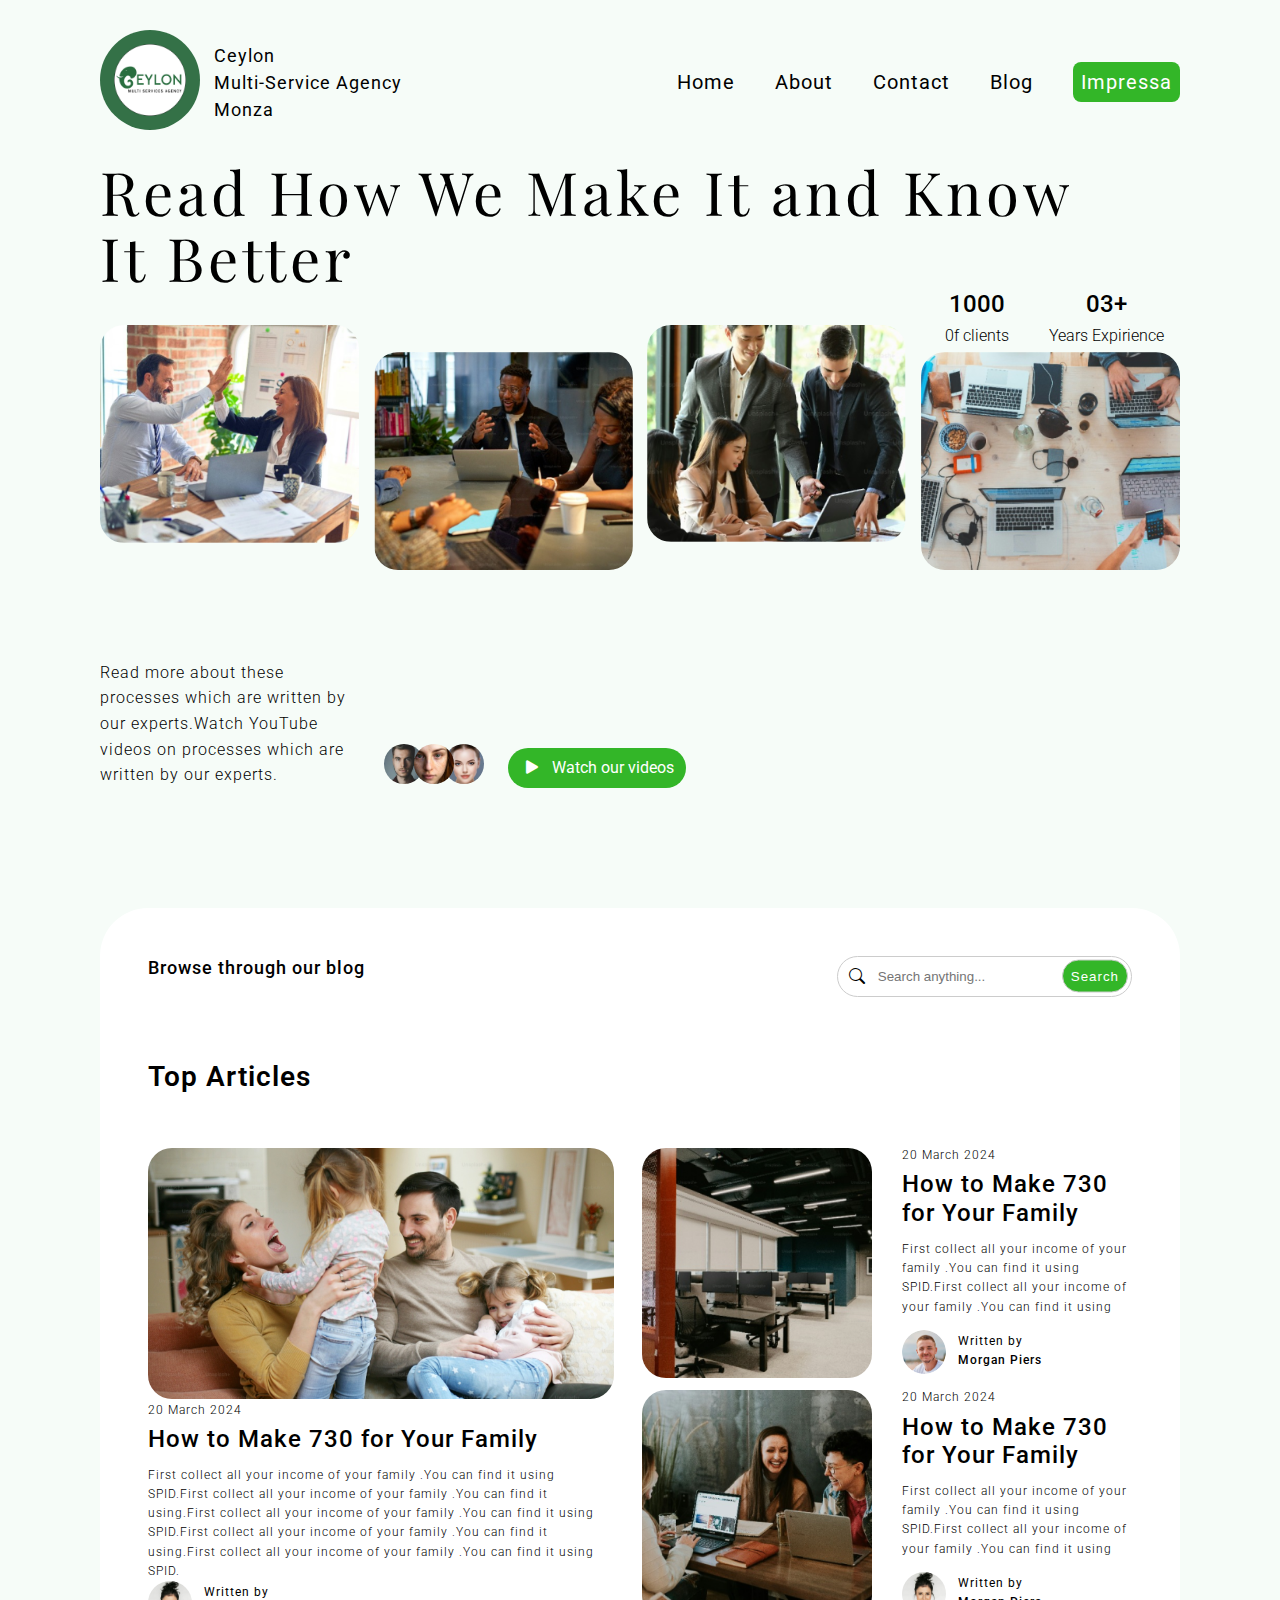
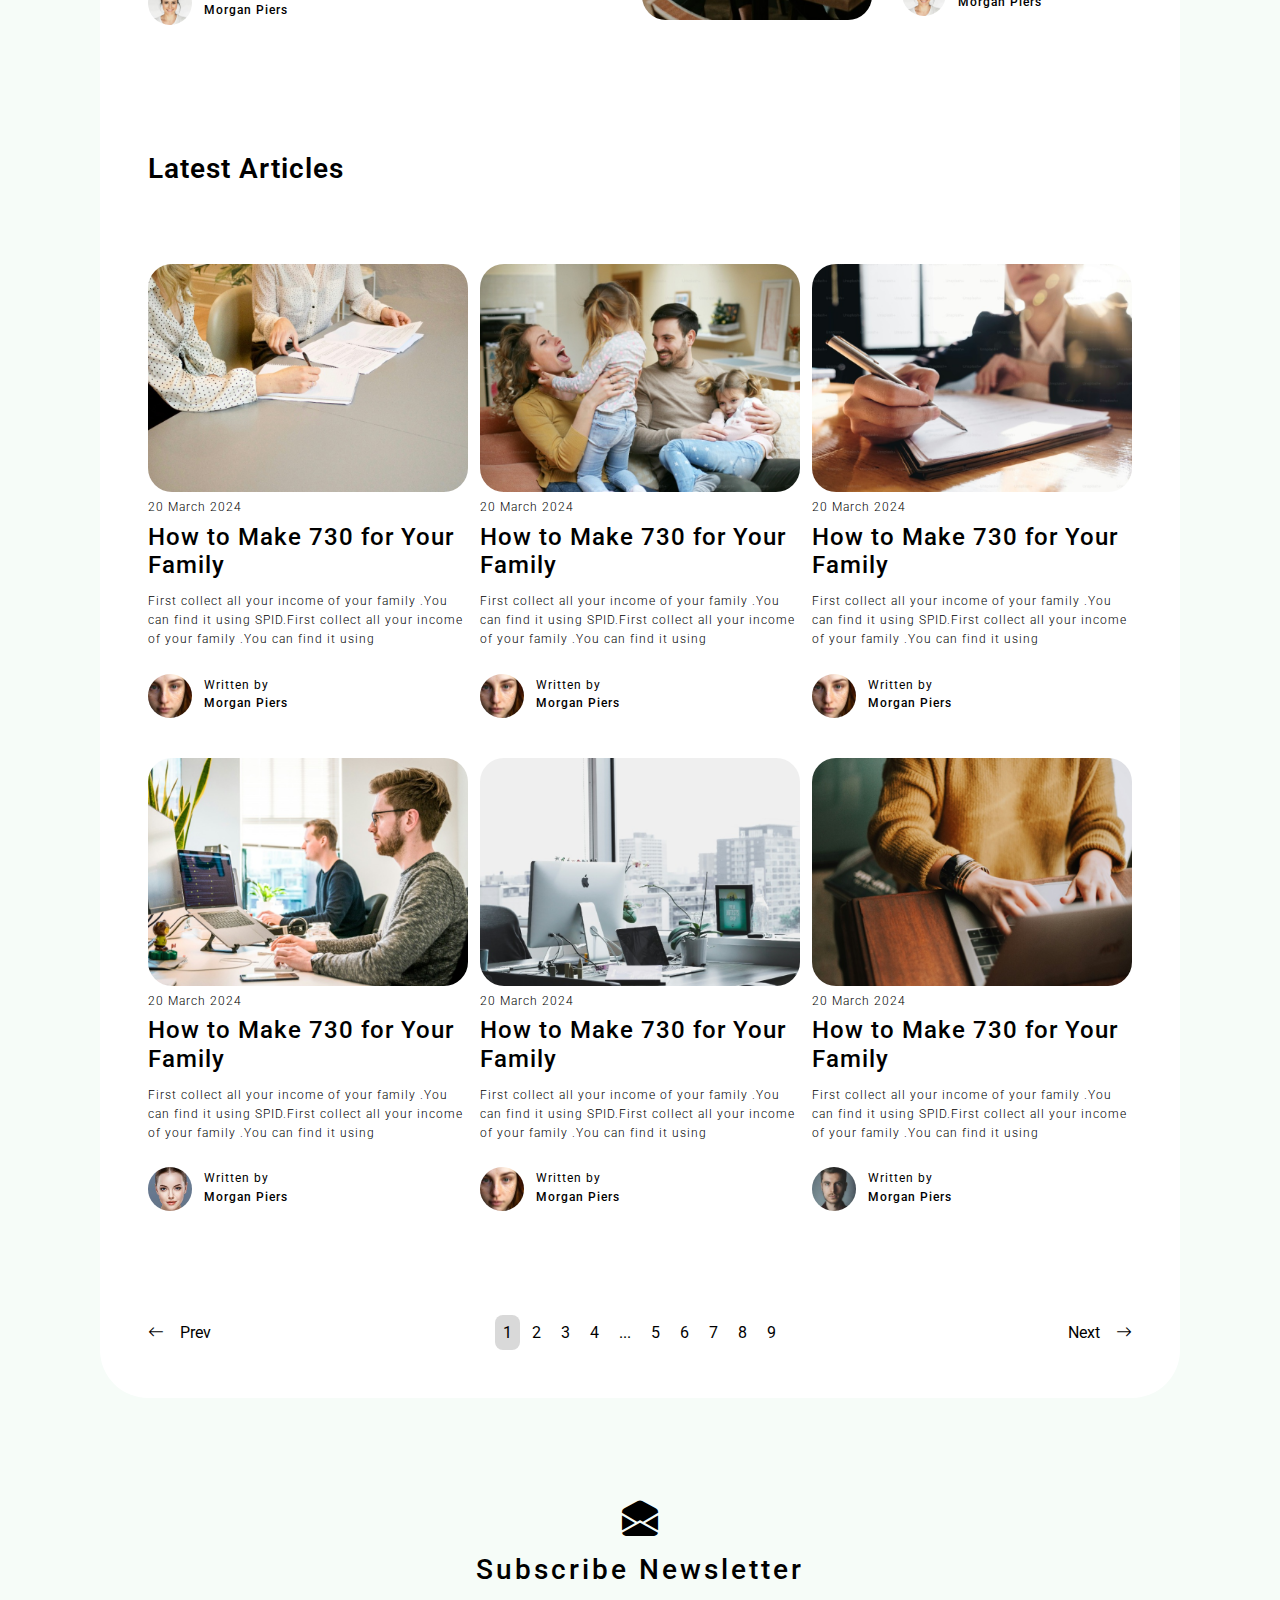
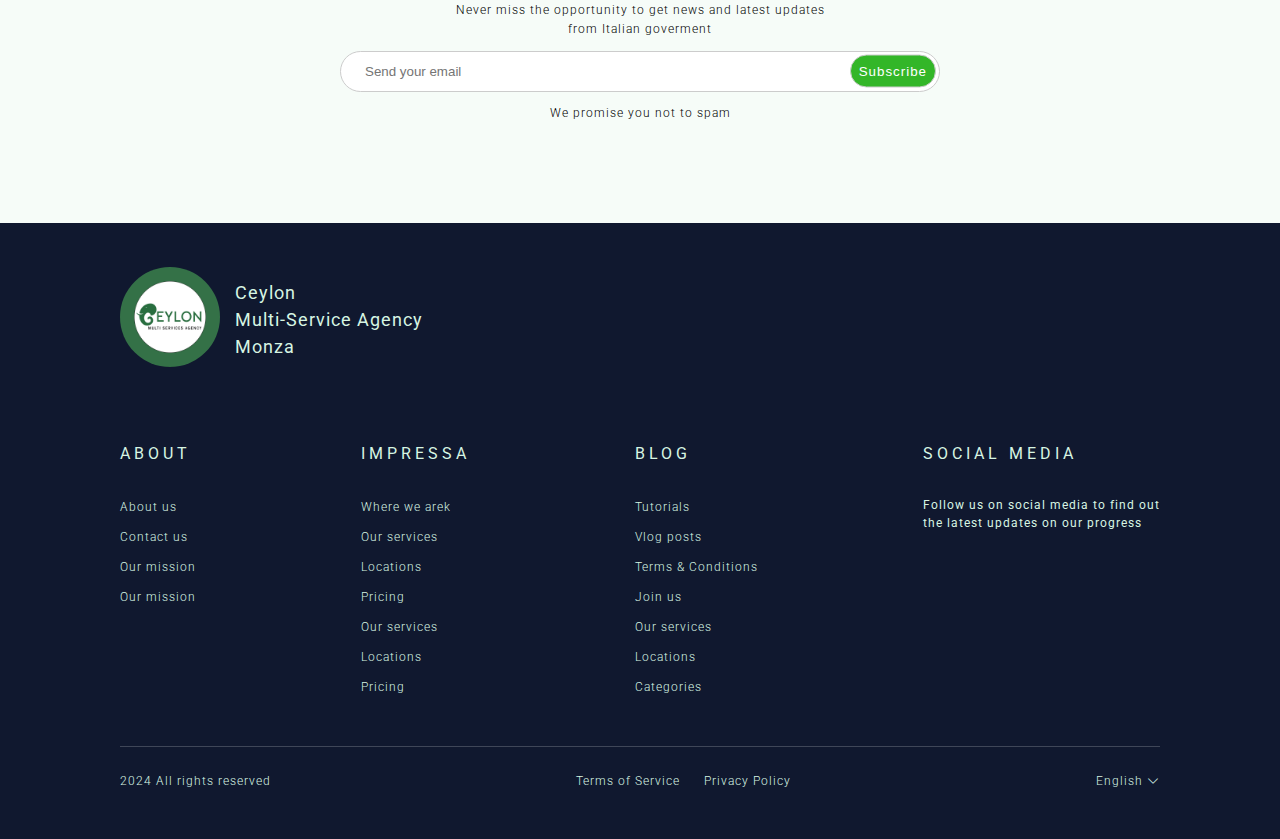
==== blog.html @ ebcf3f29 "prevone" ====
<!DOCTYPE html>
<html lang="en">

<head>
    <meta charset="UTF-8">
    <meta name="viewport" content="width=device-width, initial-scale=1.0">
    <meta http-equiv="X-UA-Compatible" content="ie=edge">
    <title>Home</title>
    <link rel="stylesheet" href="./sass/newstyle.css">
    <link rel="preconnect" href="https://fonts.googleapis.com">
    <link rel="preconnect" href="https://fonts.gstatic.com" crossorigin>
    <link href="https://fonts.googleapis.com/css2?family=Roboto:ital,wght@0,100;0,300;0,400;0,500;0,700;0,900;1,100;1,300;1,400;1,500;1,700;1,900&display=swap"
        rel="stylesheet">
    <link href="https://fonts.googleapis.com/css2?family=Playfair+Display+SC:ital,wght@0,400;0,700;0,900;1,400;1,700;1,900&family=Playfair+Display:ital,wght@0,400..900;1,400..900&display=swap"
        rel="stylesheet">
    <link rel="stylesheet" href="https://cdn.jsdelivr.net/npm/bootstrap-icons@1.11.3/font/bootstrap-icons.min.css">
</head>

<body>

    <div id="main-container">
        <div id="main-wrapper">
            <div id="main-nav">
                <div id="logo-area">
                    <div id="logo-img">
                        <img src="./inc/images/logo.jpg" alt="">
                    </div>
                    <div id="logo-text">
                        Ceylon
                        <br/> Multi-Service Agency
                        <br/> Monza
                    </div>
                </div>
                <div id="nav-menus">
                        <div id="m-logo-area">
                                <div id="m-logo-img">
                                    <img src="./inc/images/logo.jpg" alt="">
                                </div>
                                <div id="m-logo-text">
                                    Ceylon
                                    <br/> Multi-Service Agency
                                    <br/> Monza
                                </div>
                            </div>
                        <i class="bi bi-x-square closebutton"></i>
                    <ul id="nav-ul">
                      
                        <li class="nav-li">
                            <a href="./index.html" class="nav-a">Home</a>
                        </li>
                        <li class="nav-li">
                            <a href="#" class="nav-a">About</a>
                        </li>
                        <li class="nav-li">
                            <a href="#" class="nav-a">Contact</a>
                        </li>
                        <li class="nav-li">
                            <a href="#" class="nav-a">Blog</a>
                        </li>
                        <li class="nav-li">
                            <a href="./impressa.html" class="nav-a impressa">Impressa</a>
                        </li>

                    </ul>

                </div>
                <div class="overlay-div"></div>
                <i class="bi bi-list active"></i>

            </div>
            <div id="hero-title">
                Read How We Make It and Know
                <br/>
                <span id="lower-hero-title">It Better</span>
            </div>
            <div id="hero-details-one-wrapper">
                <div id="hero-details-one">
                    <div id="clients-num">
                        <span id="clients-num-one">
                            1000
                        </span>
                        <span id="clients-num-two">
                            0f clients
                        </span>

                    </div>
                    <div id="expierience-yr">

                        <span id="expierience-yr-one">
                            03+
                        </span>
                        <span id="expierience-yr-two">
                            Years Expirience
                        </span>
                    </div>
                </div>
            </div>
            <div id="hero-pics">
                <div class="hero-img-container">
                    <img class="hero-img" src="./inc/images/hero-one.png" alt="">
                </div>
                <div class="hero-img-container">
                    <img class="hero-img" src="./inc/images/hero-two.png" alt="">
                </div>
                <div class="hero-img-container">
                    <img class="hero-img" src="./inc/images/hero-three.png" alt="">
                </div>
                <div class="hero-img-container">
                    <img class="hero-img" src="./inc/images/hero-four.png" alt="">
                </div>

            </div>
            <div id="hero-details-mobile-wrapper">
                <div id="hero-details-one">
                    <div id="clients-num">
                        <span id="clients-num-one">
                            1000
                        </span>
                        <span id="clients-num-two">
                            0f clients
                        </span>

                    </div>
                    <div id="expierience-yr">

                        <span id="expierience-yr-one">
                            03+
                        </span>
                        <span id="expierience-yr-two">
                            Years Expirience
                        </span>
                    </div>
                </div>
            </div>
            <div id="hero-details-two">
                <div id="sec-details-left">
                    Read more about these processes which are written by our experts.Watch YouTube videos on processes which are written by our
                    experts.
                </div>
                <div id="sec-details-middle">
                    <img class="hero-pro-pic" src="./inc/images/face1.jpg" alt="">
                    <img class="hero-pro-pic" src="./inc/images/face2.jpg" alt="">
                    <img class="hero-pro-pic" src="./inc/images/face3.jpg" alt="">
                </div>
                <div id="sec-details-right">
                    <i class="bi bi-play-fill"></i>
                    Watch our videos
                </div>
            </div>
            <div id="main-area">
                <div id="search-area">
                    <div id="search-left">
                        Browse through our blog
                    </div>
                    <div id="search-right">
                        <i class="bi bi-search"></i>
                        <input class="searchinput" type="text" placeholder="Search anything...">
                        <input class="searchbtn" type="submit" value="Search">
                    </div>
                </div>
                <div id="articles-area">
                    <div class="section-title">
                        Top Articles
                    </div>
                    <div id="top-article-container">


                        <div id="article-area-left">
                            <div class="article-pic">
                                <img src="./inc/images/ceylon-top-1.png" alt="">
                            </div>
                            <div class="article-date">
                                20 March 2024
                            </div>
                            <div class="article-title">
                                How to Make 730 for Your Family
                            </div>
                            <div class="article-description">
                                First collect all your income of your family .You can find it using SPID.First collect all your income of your family .You
                                can find it using.First collect all your income of your family .You can find it using SPID.First
                                collect all your income of your family .You can find it using.First collect all your income
                                of your family .You can find it using SPID.


                            </div>
                            <div class="article-author-details">
                                <div class="autor-pic">
                                    <img src="./inc/images/face4.png" alt="">
                                </div>
                                <div class="author-right">
                                    <div class="author-written-by">
                                        Written by
                                    </div>
                                    <div class="author-name">
                                        Morgan Piers
                                    </div>

                                </div>
                            </div>
                        </div>
                        <div id="article-area-right">
                            <div class="right-article-conatiner">


                                <div class="article-pic">
                                    <img src="./inc/images/ceylon-top-2.png" alt="">
                                </div>
                                <div class="right-article-details">
                                    <div class="article-date">
                                        20 March 2024
                                    </div>
                                    <div class="article-title">
                                        How to Make 730 for Your Family
                                    </div>
                                    <div class="article-description">
                                        First collect all your income of your family .You can find it using SPID.First collect all your income of your family .You
                                        can find it using
                                    </div>
                                    <div class="article-author-details">
                                        <div class="autor-pic">
                                            <img src="./inc/images/face5.png" alt="">
                                        </div>
                                        <div class="author-right">
                                            <div class="author-written-by">
                                                Written by
                                            </div>
                                            <div class="author-name">
                                                Morgan Piers
                                            </div>

                                        </div>
                                    </div>
                                </div>

                            </div>
                            <div class="right-article-conatiner">


                                <div class="article-pic">
                                    <img src="./inc/images/ceylon-top-3.png" alt="">
                                </div>
                                <div class="right-article-details">
                                    <div class="article-date">
                                        20 March 2024
                                    </div>
                                    <div class="article-title">
                                        How to Make 730 for Your Family
                                    </div>
                                    <div class="article-description">
                                        First collect all your income of your family .You can find it using SPID.First collect all your income of your family .You
                                        can find it using
                                    </div>
                                    <div class="article-author-details">
                                        <div class="autor-pic">
                                            <img src="./inc/images/face4.png" alt="">
                                        </div>
                                        <div class="author-right">
                                            <div class="author-written-by">
                                                Written by
                                            </div>
                                            <div class="author-name">
                                                Morgan Piers
                                            </div>

                                        </div>
                                    </div>
                                </div>
                            </div>
                        </div>
                    </div>

                </div>
                <div id="latest-articles">
                    <div class="section-title">
                        Latest Articles
                    </div>
                    <div id="latest-articles-container">
                        <div class="latest-article">


                            <div class="article-pic">
                                <img src="./inc/images/latest-1.png" alt="">
                            </div>
                            <div class="right-article-details">
                                <div class="article-date">
                                    20 March 2024
                                </div>
                                <div class="article-title">
                                    How to Make 730 for Your Family
                                </div>
                                <div class="article-description">
                                    First collect all your income of your family .You can find it using SPID.First collect all your income of your family .You
                                    can find it using
                                </div>
                                <div class="article-author-details">
                                    <div class="autor-pic">
                                        <img src="./inc/images/face2.jpg" alt="">
                                    </div>
                                    <div class="author-right">
                                        <div class="author-written-by">
                                            Written by
                                        </div>
                                        <div class="author-name">
                                            Morgan Piers
                                        </div>

                                    </div>
                                </div>


                            </div>

                        </div>
                        <div class="latest-article">


                            <div class="article-pic">
                                <img src="./inc/images/latest-2.png" alt="">
                            </div>
                            <div class="right-article-details">
                                <div class="article-date">
                                    20 March 2024
                                </div>
                                <div class="article-title">
                                    How to Make 730 for Your Family
                                </div>
                                <div class="article-description">
                                    First collect all your income of your family .You can find it using SPID.First collect all your income of your family .You
                                    can find it using
                                </div>
                                <div class="article-author-details">
                                    <div class="autor-pic">
                                        <img src="./inc/images/face2.jpg" alt="">
                                    </div>
                                    <div class="author-right">
                                        <div class="author-written-by">
                                            Written by
                                        </div>
                                        <div class="author-name">
                                            Morgan Piers
                                        </div>

                                    </div>
                                </div>


                            </div>

                        </div>
                        <div class="latest-article">


                            <div class="article-pic">
                                <img src="./inc/images/latest-3.png" alt="">
                            </div>
                            <div class="right-article-details">
                                <div class="article-date">
                                    20 March 2024
                                </div>
                                <div class="article-title">
                                    How to Make 730 for Your Family
                                </div>
                                <div class="article-description">
                                    First collect all your income of your family .You can find it using SPID.First collect all your income of your family .You
                                    can find it using
                                </div>
                                <div class="article-author-details">
                                    <div class="autor-pic">
                                        <img src="./inc/images/face2.jpg" alt="">
                                    </div>
                                    <div class="author-right">
                                        <div class="author-written-by">
                                            Written by
                                        </div>
                                        <div class="author-name">
                                            Morgan Piers
                                        </div>

                                    </div>
                                </div>


                            </div>

                        </div>
                        <div class="latest-article">


                            <div class="article-pic">
                                <img src="./inc/images/latest-4.png" alt="">
                            </div>
                            <div class="right-article-details">
                                <div class="article-date">
                                    20 March 2024
                                </div>
                                <div class="article-title">
                                    How to Make 730 for Your Family
                                </div>
                                <div class="article-description">
                                    First collect all your income of your family .You can find it using SPID.First collect all your income of your family .You
                                    can find it using
                                </div>
                                <div class="article-author-details">
                                    <div class="autor-pic">
                                        <img src="./inc/images/face3.jpg" alt="">
                                    </div>
                                    <div class="author-right">
                                        <div class="author-written-by">
                                            Written by
                                        </div>
                                        <div class="author-name">
                                            Morgan Piers
                                        </div>

                                    </div>
                                </div>


                            </div>

                        </div>
                        <div class="latest-article">


                            <div class="article-pic">
                                <img src="./inc/images/latest-5.png" alt="">
                            </div>
                            <div class="right-article-details">
                                <div class="article-date">
                                    20 March 2024
                                </div>
                                <div class="article-title">
                                    How to Make 730 for Your Family
                                </div>
                                <div class="article-description">
                                    First collect all your income of your family .You can find it using SPID.First collect all your income of your family .You
                                    can find it using
                                </div>
                                <div class="article-author-details">
                                    <div class="autor-pic">
                                        <img src="./inc/images/face2.jpg" alt="">
                                    </div>
                                    <div class="author-right">
                                        <div class="author-written-by">
                                            Written by
                                        </div>
                                        <div class="author-name">
                                            Morgan Piers
                                        </div>

                                    </div>
                                </div>


                            </div>

                        </div>
                        <div class="latest-article">


                            <div class="article-pic">
                                <img src="./inc/images/latest-6.png" alt="">
                            </div>
                            <div class="right-article-details">
                                <div class="article-date">
                                    20 March 2024
                                </div>
                                <div class="article-title">
                                    How to Make 730 for Your Family
                                </div>
                                <div class="article-description">
                                    First collect all your income of your family .You can find it using SPID.First collect all your income of your family .You
                                    can find it using
                                </div>
                                <div class="article-author-details">
                                    <div class="autor-pic">
                                        <img src="./inc/images/face1.jpg" alt="">
                                    </div>
                                    <div class="author-right">
                                        <div class="author-written-by">
                                            Written by
                                        </div>
                                        <div class="author-name">
                                            Morgan Piers
                                        </div>

                                    </div>
                                </div>


                            </div>

                        </div>


                    </div>



                </div>






                <div id="pagination-area">
                    <div id="pagination-left">
                        <a href="#" class="pagination-navs">
                            <i class="bi bi-arrow-left"></i>
                            Prev

                        </a>
                    </div>
                    <div id="pagination-middle">
                        <span class="pagination-num active">
                            1
                        </span>
                        <span class="pagination-num">
                            2
                        </span>
                        <span class="pagination-num">
                            3
                        </span>
                        <span class="pagination-num">
                            4
                        </span>
                        <span class="pagination-num">
                            ...
                        </span>
                        <span class="pagination-num">
                            5
                        </span>
                        <span class="pagination-num">
                            6
                        </span>
                        <span class="pagination-num">
                            7
                        </span>
                        <span class="pagination-num">
                            8
                        </span>
                        <span class="pagination-num">
                            9
                        </span>

                    </div>
                    <div id="pagination-right">
                        <a href="#" class="pagination-navs">
                            Next
                            <i class="bi bi-arrow-right"></i>


                        </a>
                    </div>
                </div>
            </div>
            <div id="subscribe-area">
                <div id="subscribe-icon">
                    <i class="bi bi-envelope-open-fill"></i>
                </div>
                <div id="subscribe-title">
                    Subscribe Newsletter
                </div>
                <div id="subscribe-details">
                    Never miss the opportunity to get news and latest updates from Italian goverment
                </div>
                <div id="subscribe-input">
                    <input class="txtinput" type="text" placeholder="Send your email">
                    <input class="subsbtn" type="submit" value="Subscribe">

                </div>
                <div id="subscribe-sub-text">
                    We promise you not to spam
                </div>
            </div>

        </div>


        <div id="footer">
            <div id="footer-logo-area">
                <div id="footer-logo">
                    <img src="./inc/images/logo.jpg" alt="">
                </div>
                <div id="footer-logo-description">
                    Ceylon
                    <br/> Multi-Service Agency
                    <br/> Monza

                </div>
            </div>
            <div id="footer-section-wrapper">
                <div class="section-one">
                    <div class="footer-section-title">
                        ABOUT
                    </div>
                    <ul class="footer-links-ul">
                        <li class="footer-li">
                            <a href="#" class="footer-li-a">About us</a>
                        </li>
                        <li class="footer-li">
                            <a href="#" class="footer-li-a">Contact us</a>
                        </li>
                        <li class="footer-li">
                            <a href="#" class="footer-li-a">Our mission</a>
                        </li>
                        <li class="footer-li">
                            <a href="#" class="footer-li-a">Our mission</a>
                        </li>

                    </ul>
                </div>
                <div class="section-two">
                    <div class="footer-section-title">
                        IMPRESSA
                    </div>
                    <ul class="footer-links-ul">
                        <li class="footer-li">
                            <a href="#" class="footer-li-a">Where we arek</a>
                        </li>
                        <li class="footer-li">
                            <a href="#" class="footer-li-a">Our services</a>
                        </li>
                        <li class="footer-li">
                            <a href="#" class="footer-li-a">Locations</a>
                        </li>
                        <li class="footer-li">
                            <a href="#" class="footer-li-a">Pricing</a>
                        </li>
                        <li class="footer-li">
                            <a href="#" class="footer-li-a">Our services</a>
                        </li>
                        <li class="footer-li">
                            <a href="#" class="footer-li-a">Locations</a>
                        </li>
                        <li class="footer-li">
                            <a href="#" class="footer-li-a">Pricing</a>
                        </li>

                    </ul>
                </div>
                <div class="section-three">
                    <div class="footer-section-title">
                        BLOG
                    </div>
                    <ul class="footer-links-ul">
                        <li class="footer-li">
                            <a href="#" class="footer-li-a">Tutorials</a>
                        </li>
                        <li class="footer-li">
                            <a href="#" class="footer-li-a">Vlog posts</a>
                        </li>
                        <li class="footer-li">
                            <a href="#" class="footer-li-a">Terms & Conditions</a>
                        </li>
                        <li class="footer-li">
                            <a href="#" class="footer-li-a">Join us</a>
                        </li>
                        <li class="footer-li">
                            <a href="#" class="footer-li-a">Our services</a>
                        </li>
                        <li class="footer-li">
                            <a href="#" class="footer-li-a">Locations</a>
                        </li>
                        <li class="footer-li">
                            <a href="#" class="footer-li-a">Categories</a>
                        </li>

                    </ul>
                </div>
                <div class="section-four">
                    <div class="footer-section-title">
                        SOCIAL MEDIA
                    </div>
                    <div id="social-media-description">
                        Follow us on social media to find out
                        <br/> the latest updates on our progress
                    </div>
                    <div id="social-media-links">

                    </div>
                </div>
            </div>
            <div id="footer-divider-line">

            </div>
            <div id="footer-bottom-section">
                <div id="footer-bttm-left">
                    2024 All rights reserved
                </div>
                <div id="footer-bttm-middle">
                    <div id="footer-middle-one">
                        Terms of Service
                    </div>
                    <div id="footer-middle-two">
                        Privacy Policy
                    </div>
                </div>
                <div id="footer-bttm-right">
                    English
                    <i class="bi bi-chevron-down"></i>
                    <div class="language-dropdown">

                    </div>
                </div>
            </div>
        </div>
    </div>

    <script src="./inc/js/main.js">

    </script>
</body>

</html>
---- sass/newstyle.css ----
*, *::before, *::after {
  margin: 0;
  padding: 0;
  box-sizing: border-box;
}

:root {
  --main-wrapper-margin: 0px 120px 0px 120px;
  --footer-li-a-font-size:12px;
  --footer-titles-font-size:16px;
  --logo-width:120px;
  --logo-height:120px;
  --menu-li-a-fz:22px;
  --menu-li-a-lh:1.3;
  --menu-li-a-ls:1px;
  --menu-li-a-fw:400;
  --hero-title:72px;
  --logo-description-fz:20px;
  --logo-description-fw:400;
  --logo-description-lh:1.5;
  --logo-description-ls:1px;
  --search-width:30%;
  --section-heading-fz:28px;
  --section-heading-ls:1px;
  --section-heading-lh:1.4;
  --section-heading-fw:600;
  --post-heading-fz:24px;
  --post-heading-ls:1px;
  --post-heading-lh:1.2;
  --post-heading-fw:500;
  --post-heading-mt:8px;
  --post-para-fz:12px;
  --post-para-ls:1px;
  --post-para-lh:1.6;
  --post-para-fw:300;
  --hero-details-bg-fz:24px;
  --hero-details-sm-fz:16px;
  --hero-details-gap:40px;
}

@media (max-width: 1400px) {
  :root {
    --hero-title:60px;
    --logo-width:100px;
    --logo-description-fz:18px;
    --menu-li-a-fz:20px;
  }
}
@media (max-width: 1200px) {
  :root {
    --hero-title:50px;
    --logo-width:80px;
    --logo-description-fz:16px;
    --menu-li-a-fz:18px;
    --hero-details-bg-fz:18px;
    --hero-details-sm-fz:14px;
    --hero-details-gap:20px;
  }
}
@media (max-width: 992px) {
  :root {
    --hero-title:36px;
    --logo-width:60px;
    --logo-description-fz:12px;
    --menu-li-a-fz:16px;
    --hero-details-bg-fz:16px;
    --hero-details-sm-fz:12px;
    --hero-details-gap:10px;
  }
}
@media (max-width: 768px) {
  :root {
    --hero-title:26px;
    --logo-width:50px;
    --logo-description-fz:10px;
    --menu-li-a-fz:14px;
    --hero-details-bg-fz:12px;
    --hero-details-sm-fz:10px;
    --hero-details-gap:10px;
    --section-heading-fz: 20px;
    --post-heading-fz: 18px;
  }
}
@media (max-width: 576px) {
  :root {
    --hero-title:26px;
    --logo-width:50px;
    --logo-description-fz:10px;
    --menu-li-a-fz:14px;
    --hero-details-bg-fz:12px;
    --hero-details-sm-fz:10px;
    --hero-details-gap:10px;
  }
}
@media (max-width: 446px) {
  :root {
    --hero-title:20px;
  }
}
body {
  overflow-x: auto;
  font-family: "Roboto", sans-serif;
  min-height: 100vh;
  display: flex;
  flex-direction: column;
  justify-content: space-between;
  align-items: center;
}

#main-container {
  background-color: #F6FCF8;
  max-width: 1600px;
  min-height: 100vh;
}

#main-wrapper {
  margin: 0px 120px 0px 120px;
  display: flex;
  flex-direction: column;
  justify-content: space-between;
  position: relative;
}

#logo-text, #footer-logo-description {
  line-height: 1.9;
}

img {
  display: inline-block;
  max-width: 100%;
}

a {
  text-decoration: none;
  color: inherit;
}

/*  navigation  */
#main-nav {
  display: flex;
  justify-content: space-between;
  align-items: center;
  padding: 30px 0px 0px 0px;
  position: relative;
}
@media (max-width: 768px) {
  #main-nav {
    position: relative;
  }
}
#main-nav #logo-area {
  display: flex;
  justify-content: space-between;
  align-items: center;
}
#main-nav #logo-area #logo-img {
  aspect-ratio: 1/1;
  width: var(--logo-width);
}
#main-nav #logo-area #logo-img img {
  object-fit: contain;
  object-position: center;
  border-radius: 100%;
}
#main-nav #logo-area #logo-text {
  margin-left: 14px;
  font-size: var(--logo-description-fz);
  font-weight: var(--logo-description-fw);
  line-height: var(--logo-description-lh);
  letter-spacing: var(--logo-description-ls);
}
#main-nav #nav-menus #m-logo-area {
  display: none;
}
@media (max-width: 768px) {
  #main-nav #nav-menus {
    pointer-events: none;
    position: absolute;
    left: -300px;
  }
}
#main-nav #nav-menus #nav-ul {
  display: flex;
  justify-content: space-between;
  align-items: center;
  list-style: none;
}
@media (max-width: 768px) {
  #main-nav #nav-menus #nav-ul {
    flex-direction: column;
    align-items: initial;
  }
}
#main-nav #nav-menus #nav-ul .nav-li {
  margin-left: 40px;
}
@media (max-width: 768px) {
  #main-nav #nav-menus #nav-ul .nav-li {
    margin: initial;
  }
}
#main-nav #nav-menus #nav-ul .nav-li .nav-a {
  text-decoration: none;
  color: black;
  font-size: var(--menu-li-a-fz);
  font-weight: var(--menu-li-a-fw);
  line-height: var(--menu-li-a-lh);
  letter-spacing: var(--menu-li-a-ls);
  line-height: 28px;
  letter-spacing: 13%;
  font-weight: 400;
}
#main-nav #nav-menus #nav-ul .nav-li .nav-a:hover {
  opacity: 0.7;
}
#main-nav #nav-menus #nav-ul .nav-li .nav-a.impressa {
  padding: 8px;
  background-color: #33B628;
  border-radius: 8px;
  color: white;
}
#main-nav .overlay-div {
  position: fixed;
  inset: 0;
  background-color: rgba(0, 0, 0, 0.5);
  pointer-events: none;
  opacity: 0;
  z-index: 200;
  transition: 0.2 ease-in;
}
#main-nav .overlay-div.active {
  opacity: 1;
  pointer-events: all;
}
#main-nav #nav-menus.active {
  display: block;
  position: fixed;
  background-color: #fff;
  padding: 0px 24px;
  top: 0px;
  pointer-events: all;
  z-index: 300;
  height: 100%;
  width: 300px;
  transform: translateX(300px);
  transition: 0.5s all;
  background: #F6FCF8;
}
#main-nav #nav-menus.active .closebutton {
  position: absolute;
  top: 30px;
  right: 12px;
  color: red;
}
#main-nav #nav-menus.active #m-logo-area {
  display: flex;
  margin-top: 30px;
  align-items: center;
}
#main-nav #nav-menus.active #m-logo-area #m-logo-img {
  aspect-ratio: 1/1;
  width: var(--logo-width);
}
#main-nav #nav-menus.active #m-logo-area #m-logo-img img {
  object-fit: contain;
  object-position: center;
  border-radius: 100%;
}
#main-nav #nav-menus.active #m-logo-area #m-logo-text {
  margin-left: 14px;
  font-size: var(--logo-description-fz);
  font-weight: var(--logo-description-fw);
  line-height: var(--logo-description-lh);
  letter-spacing: var(--logo-description-ls);
}
#main-nav #nav-menus.active #nav-ul {
  position: relative;
  margin-top: 24px;
}
#main-nav #nav-menus.active #nav-ul .nav-li {
  margin-bottom: 12px;
}
#main-nav .bi-list {
  display: none;
  cursor: pointer;
  color: #33B628;
  -webkit-text-stroke: 1px;
  font-size: 30px;
}
#main-nav .bi-x-square {
  display: none;
  cursor: pointer;
  -webkit-text-stroke: 0.2px;
  font-size: 18px;
}

/*  Hero title   */
#hero-title {
  font-family: "Playfair Display", serif;
  font-weight: 400;
  font-size: var(--hero-title);
  letter-spacing: 4px;
  line-height: 1.1;
  margin-top: 24px;
}
@media (max-width: 576px) {
  #hero-title {
    letter-spacing: 1px;
  }
}
@media (max-width: 446px) {
  #hero-title {
    font-weight: 500;
  }
}
/*  Hero details one wrapper  */
#hero-details-one-wrapper {
  position: relative;
}
@media (max-width: 768px) {
  #hero-details-one-wrapper {
    display: none;
  }
}
#hero-details-one-wrapper #hero-details-one {
  position: absolute;
  top: 0rem;
  right: 1rem;
  display: flex;
  gap: var(--hero-details-gap);
}
@media (max-width: 768px) {
  #hero-details-one-wrapper #hero-details-one {
    right: 0.4rem;
    top: 1rem;
  }
}
#hero-details-one-wrapper #hero-details-one #clients-num {
  display: flex;
  flex-direction: column;
  text-align: center;
}
#hero-details-one-wrapper #hero-details-one #clients-num #clients-num-one {
  font-size: var(--hero-details-bg-fz);
  font-weight: 500;
}
#hero-details-one-wrapper #hero-details-one #clients-num #clients-num-two {
  margin-top: 8px;
  font-size: var(--hero-details-sm-fz);
  font-weight: 300;
}
#hero-details-one-wrapper #hero-details-one #expierience-yr {
  display: flex;
  flex-direction: column;
  text-align: center;
}
#hero-details-one-wrapper #hero-details-one #expierience-yr #expierience-yr-one {
  font-size: var(--hero-details-bg-fz);
  font-weight: 500;
}
#hero-details-one-wrapper #hero-details-one #expierience-yr #expierience-yr-two {
  margin-top: 8px;
  font-size: var(--hero-details-sm-fz);
  font-weight: 300;
}

/* hero pics  */
#hero-pics {
  display: flex;
  justify-content: space-between;
  align-items: center;
  margin-top: 8px;
}
#hero-pics .hero-img-container {
  max-width: 24%;
  aspect-ratio: 325/273;
  position: relative;
}
#hero-pics .hero-img-container .hero-img {
  display: block;
  border-radius: 24px;
  object-fit: contain;
  width: 100%;
}
#hero-pics .hero-img-container:nth-child(even)::before {
  display: block;
  content: "";
  position: relative;
  height: 54px;
  width: 100%;
  border: none;
}

/*  hero mobile details  two  */
#hero-details-mobile-wrapper {
  display: none;
}
#hero-details-mobile-wrapper #hero-details-one {
  display: flex;
  gap: var(--hero-details-gap);
}
@media (max-width: 768px) {
  #hero-details-mobile-wrapper #hero-details-one {
    right: 0.4rem;
    top: 1rem;
  }
}
#hero-details-mobile-wrapper #hero-details-one #clients-num {
  display: flex;
  flex-direction: column;
  text-align: center;
}
#hero-details-mobile-wrapper #hero-details-one #clients-num #clients-num-one {
  font-size: var(--hero-details-bg-fz);
  font-weight: 500;
}
#hero-details-mobile-wrapper #hero-details-one #clients-num #clients-num-two {
  margin-top: 8px;
  font-size: var(--hero-details-sm-fz);
  font-weight: 300;
}
#hero-details-mobile-wrapper #hero-details-one #expierience-yr {
  display: flex;
  flex-direction: column;
  text-align: center;
}
#hero-details-mobile-wrapper #hero-details-one #expierience-yr #expierience-yr-one {
  font-size: var(--hero-details-bg-fz);
  font-weight: 500;
}
#hero-details-mobile-wrapper #hero-details-one #expierience-yr #expierience-yr-two {
  margin-top: 8px;
  font-size: var(--hero-details-sm-fz);
  font-weight: 300;
}
@media (max-width: 768px) {
  #hero-details-mobile-wrapper {
    display: block;
  }
}

/*  hero details two  */
#hero-details-two {
  display: flex;
  gap: 24px;
  align-items: flex-end;
  margin-top: 90px;
  flex-wrap: wrap;
}
@media (max-width: 768px) {
  #hero-details-two {
    margin-top: 48px;
  }
}
#hero-details-two #sec-details-left {
  width: 260px;
  font-size: 16px;
  font-weight: 300;
  line-height: 1.6;
  letter-spacing: 1px;
}
@media (max-width: 768px) {
  #hero-details-two #sec-details-left {
    font-size: 12px;
  }
}
#hero-details-two #sec-details-middle {
  position: relative;
  margin-right: 60px;
}
#hero-details-two #sec-details-middle .hero-pro-pic {
  width: 40px;
  height: 40px;
  border-radius: 100%;
  object-fit: cover;
}
@media (max-width: 768px) {
  #hero-details-two #sec-details-middle .hero-pro-pic {
    width: 30px;
    height: 30px;
  }
}
#hero-details-two #sec-details-middle .hero-pro-pic:nth-child(1) {
  z-index: 11;
}
#hero-details-two #sec-details-middle .hero-pro-pic:nth-child(2) {
  position: absolute;
  left: 30px;
  z-index: 10;
}
@media (max-width: 768px) {
  #hero-details-two #sec-details-middle .hero-pro-pic:nth-child(2) {
    left: 20px;
  }
}
#hero-details-two #sec-details-middle .hero-pro-pic:nth-child(3) {
  position: absolute;
  left: 60px;
  z-index: 9;
}
@media (max-width: 768px) {
  #hero-details-two #sec-details-middle .hero-pro-pic:nth-child(3) {
    left: 40px;
  }
}
#hero-details-two #sec-details-right {
  background-color: #33B628;
  color: white;
  padding: 6px 12px;
  border-radius: 100px;
  display: flex;
  justify-content: space-between;
  align-items: center;
  cursor: pointer;
}
@media (max-width: 768px) {
  #hero-details-two #sec-details-right {
    font-size: 14px;
  }
}
#hero-details-two #sec-details-right .bi-play-fill {
  font-size: 24px;
  margin-right: 8px;
}
@media (max-width: 768px) {
  #hero-details-two #sec-details-right .bi-play-fill {
    font-size: 18px;
  }
}

/*  main area */
#main-area {
  margin-top: 120px;
  background-color: white;
  padding: 48px;
  border-radius: 48px;
}

/*  main area search area  */
#search-area {
  display: flex;
  justify-content: space-between;
}
#search-area #search-left {
  font-size: 18px;
  font-weight: 500;
  line-height: 1.3;
  letter-spacing: 1px;
}
@media (max-width: 768px) {
  #search-area #search-left {
    font-size: 14px;
    text-align: center;
  }
}
#search-area #search-right {
  position: relative;
  width: var(--search-width);
}
@media (max-width: 768px) {
  #search-area #search-right {
    width: initial;
    margin: 0px 24px;
    margin-top: 24px;
  }
}
#search-area #search-right .searchinput {
  padding: 12px;
  border: 1px solid #ccc;
  border-radius: 24px;
  width: 100%;
  text-indent: 28px;
}
#search-area #search-right .searchbtn {
  padding: 8px;
  border: 1px solid #ccc;
  border-radius: 24px;
  cursor: pointer;
  position: absolute;
  top: 50%;
  right: 4px;
  transform: translateY(-50%);
  color: white;
  background-color: #33B628;
  letter-spacing: 1px;
}
#search-area #search-right .bi-search {
  position: absolute;
  top: 50%;
  left: 12px;
  transform: translateY(-50%);
  font-size: 16px;
}

/*   main area top articles area  */
#articles-area {
  margin-top: 60px;
}
#articles-area .section-title {
  font-size: var(--section-heading-fz);
  font-weight: var(--section-heading-fw);
  line-height: var(--section-heading-lh);
  letter-spacing: var(--section-heading-ls);
}
#articles-area #top-article-container {
  display: flex;
  justify-content: space-between;
  gap: 28px;
  margin-top: 52px;
}
#articles-area #top-article-container #article-area-left {
  flex: 0.95;
  display: flex;
  flex-direction: column;
  justify-content: space-between;
}
@media (max-width: 768px) {
  #articles-area #top-article-container #article-area-left {
    margin-bottom: 24px;
  }
}
#articles-area #top-article-container #article-area-left .article-pic img {
  width: 100%;
  object-fit: cover;
  aspect-ratio: 667/359;
  border-radius: 24px;
}
#articles-area #top-article-container #article-area-left .article-date {
  font-size: 12px;
  font-weight: 300;
  line-height: 1.2;
  letter-spacing: 1px;
}
#articles-area #top-article-container #article-area-left .article-title {
  font-size: var(--post-heading-fz);
  font-weight: var(--post-heading-fw);
  line-height: var(--post-heading-lh);
  letter-spacing: var(--post-heading-ls);
  margin-top: var(--post-heading-mt);
}
#articles-area #top-article-container #article-area-left .article-description {
  font-size: var(--post-para-fz);
  font-weight: var(--post-para-fw);
  line-height: var(--post-para-lh);
  letter-spacing: var(--post-para-ls);
  flex-grow: 1;
  margin-top: 12px;
}
#articles-area #top-article-container #article-area-left .article-author-details {
  display: flex;
  gap: 12px;
}
@media (max-width: 992px) {
  #articles-area #top-article-container #article-area-left .article-author-details {
    margin-top: 12px;
    margin-bottom: 12px;
  }
}
#articles-area #top-article-container #article-area-left .article-author-details .autor-pic img {
  width: 44px;
  height: 44px;
  border-radius: 100%;
  object-fit: cover;
}
#articles-area #top-article-container #article-area-left .article-author-details .author-right {
  display: flex;
  flex-direction: column;
  gap: 4px;
  margin-top: 4px;
}
#articles-area #top-article-container #article-area-left .article-author-details .author-right .author-written-by {
  font-size: 12px;
  font-weight: 400;
  line-height: 1.2;
  letter-spacing: 1px;
}
#articles-area #top-article-container #article-area-left .article-author-details .author-right .author-name {
  font-size: 12px;
  font-weight: 500;
  line-height: 1.2;
  letter-spacing: 1px;
}
#articles-area #top-article-container #article-area-right {
  flex: 1;
}
#articles-area #top-article-container #article-area-right .right-article-conatiner {
  display: flex;
  gap: 30px;
}
#articles-area #top-article-container #article-area-right .right-article-conatiner .article-pic {
  aspect-ratio: 333/296;
  flex: 1;
}
#articles-area #top-article-container #article-area-right .right-article-conatiner .article-pic img {
  width: 100%;
  height: 100%;
  object-fit: cover;
  border-radius: 24px;
}
#articles-area #top-article-container #article-area-right .right-article-conatiner .right-article-details {
  flex: 1;
  aspect-ratio: 1/1;
  display: flex;
  flex-direction: column;
  justify-content: space-between;
}
#articles-area #top-article-container #article-area-right .right-article-conatiner .right-article-details .article-date {
  font-size: 12px;
  font-weight: 300;
  line-height: 1.2;
  letter-spacing: 1px;
}
#articles-area #top-article-container #article-area-right .right-article-conatiner .right-article-details .article-title {
  font-size: var(--post-heading-fz);
  font-weight: var(--post-heading-fw);
  line-height: var(--post-heading-lh);
  letter-spacing: var(--post-heading-ls);
  margin-top: var(--post-heading-mt);
}
#articles-area #top-article-container #article-area-right .right-article-conatiner .right-article-details .article-description {
  font-size: var(--post-para-fz);
  font-weight: var(--post-para-fw);
  line-height: var(--post-para-lh);
  letter-spacing: var(--post-para-ls);
  flex-grow: 1;
  margin-top: 12px;
}
#articles-area #top-article-container #article-area-right .right-article-conatiner .right-article-details .article-author-details {
  display: flex;
  gap: 12px;
}
@media (max-width: 992px) {
  #articles-area #top-article-container #article-area-right .right-article-conatiner .right-article-details .article-author-details {
    margin-top: 12px;
  }
}
#articles-area #top-article-container #article-area-right .right-article-conatiner .right-article-details .article-author-details .autor-pic img {
  aspect-ratio: 1/1;
  height: 44px;
  border-radius: 100%;
  object-fit: cover;
}
#articles-area #top-article-container #article-area-right .right-article-conatiner .right-article-details .article-author-details .author-right {
  display: flex;
  flex-direction: column;
  gap: 4px;
  margin-top: 4px;
}
#articles-area #top-article-container #article-area-right .right-article-conatiner .right-article-details .article-author-details .author-right .author-written-by {
  font-size: 12px;
  font-weight: 400;
  line-height: 1.2;
  letter-spacing: 1px;
}
#articles-area #top-article-container #article-area-right .right-article-conatiner .right-article-details .article-author-details .author-right .author-name {
  font-size: 12px;
  font-weight: 500;
  line-height: 1.2;
  letter-spacing: 1px;
}
#articles-area #top-article-container #article-area-right .right-article-conatiner:nth-child(2) {
  margin-top: 12px;
}

/*   main area latest articles  */
#latest-articles {
  margin-top: 120px;
}
#latest-articles .section-title {
  font-size: var(--section-heading-fz);
  font-weight: var(--section-heading-fw);
  line-height: var(--section-heading-lh);
  letter-spacing: var(--section-heading-ls);
}
#latest-articles #latest-articles-container {
  display: grid;
  grid-template-columns: repeat(3, 1fr);
  align-content: center;
  grid-gap: 12px;
  margin-top: 52px;
}
#latest-articles #latest-articles-container .latest-article {
  margin-top: 24px;
}
#latest-articles #latest-articles-container .latest-article .article-pic img {
  aspect-ratio: 438/312;
  width: 100%;
  border-radius: 24px;
}
#latest-articles #latest-articles-container .latest-article .right-article-details {
  min-height: 200px;
  display: flex;
  flex-direction: column;
  justify-content: space-between;
}
#latest-articles #latest-articles-container .latest-article .right-article-details .article-date {
  font-size: 12px;
  font-weight: 300;
  line-height: 1.2;
  letter-spacing: 1px;
  margin-top: 4px;
}
#latest-articles #latest-articles-container .latest-article .right-article-details .article-title {
  font-size: var(--post-heading-fz);
  font-weight: var(--post-heading-fw);
  line-height: var(--post-heading-lh);
  letter-spacing: var(--post-heading-ls);
  margin-top: var(--post-heading-mt);
}
#latest-articles #latest-articles-container .latest-article .right-article-details .article-description {
  font-size: var(--post-para-fz);
  font-weight: var(--post-para-fw);
  line-height: var(--post-para-lh);
  letter-spacing: var(--post-para-ls);
  flex-grow: 1;
  margin-top: 12px;
}
#latest-articles #latest-articles-container .latest-article .right-article-details .article-author-details {
  display: flex;
  margin-top: 24px;
  gap: 12px;
}
#latest-articles #latest-articles-container .latest-article .right-article-details .article-author-details .autor-pic img {
  aspect-ratio: 1/1;
  height: 44px;
  border-radius: 100%;
  object-fit: cover;
}
#latest-articles #latest-articles-container .latest-article .right-article-details .article-author-details .author-right {
  display: flex;
  flex-direction: column;
  gap: 4px;
  margin-top: 4px;
}
#latest-articles #latest-articles-container .latest-article .right-article-details .article-author-details .author-right .author-written-by {
  font-size: 12px;
  font-weight: 400;
  line-height: 1.2;
  letter-spacing: 1px;
}
#latest-articles #latest-articles-container .latest-article .right-article-details .article-author-details .author-right .author-name {
  font-size: 12px;
  font-weight: 500;
  line-height: 1.2;
  letter-spacing: 1px;
}

/*  pagination area  */
#pagination-area {
  margin-top: 100px;
  display: flex;
  justify-content: space-between;
  align-items: center;
}
#pagination-area #pagination-left .bi-arrow-left {
  margin-right: 12px;
}
#pagination-area #pagination-middle .pagination-num {
  padding: 8px;
  display: inline-block;
  text-align: center;
  border-radius: 8px;
}
#pagination-area #pagination-middle .pagination-num.active {
  background-color: #D9D9D9;
}
#pagination-area #pagination-right .bi-arrow-right {
  margin-left: 12px;
}

/*  subscribe area  */
#subscribe-area {
  margin-top: 100px;
  display: flex;
  flex-direction: column;
  align-items: center;
  margin-bottom: 100px;
}
#subscribe-area #subscribe-icon {
  font-size: 36px;
}
#subscribe-area #subscribe-title {
  font-size: 28px;
  font-weight: 500;
  line-height: 1.3;
  letter-spacing: 3px;
  margin-top: 12px;
}
#subscribe-area #subscribe-details {
  font-size: var(--post-para-fz);
  font-weight: var(--post-para-fw);
  line-height: var(--post-para-lh);
  letter-spacing: var(--post-para-ls);
  margin-top: 12px;
  width: 380px;
  text-align: center;
}
#subscribe-area #subscribe-input {
  margin-top: 12px;
  position: relative;
  width: 70%;
  min-width: 300px;
  max-width: 600px;
}
#subscribe-area #subscribe-input .txtinput {
  padding: 12px;
  border: 1px solid #ccc;
  border-radius: 24px;
  width: 100%;
  text-indent: 12px;
}
#subscribe-area #subscribe-input .subsbtn {
  padding: 8px;
  border: 1px solid #ccc;
  border-radius: 24px;
  cursor: pointer;
  position: absolute;
  top: 50%;
  right: 4px;
  transform: translateY(-50%);
  color: white;
  background-color: #33B628;
  letter-spacing: 1px;
}
#subscribe-area #subscribe-sub-text {
  font-size: var(--post-para-fz);
  font-weight: var(--post-para-fw);
  line-height: var(--post-para-lh);
  letter-spacing: var(--post-para-ls);
  margin-top: 12px;
}

/*  footer  */
#footer {
  background-color: #10182F;
  padding: 20px 120px 20px 120px;
  color: #D7F5E3;
}
#footer #footer-logo-area {
  margin-top: 24px;
  display: flex;
  align-items: center;
  gap: 15px;
}
#footer #footer-logo-area #footer-logo {
  aspect-ratio: 1/1;
  width: var(--logo-width);
}
#footer #footer-logo-area #footer-logo img {
  object-fit: contain;
  object-position: center;
  border-radius: 100%;
}
#footer #footer-logo-area #footer-logo-description {
  font-size: var(--logo-description-fz);
  font-weight: var(--logo-description-fw);
  line-height: var(--logo-description-lh);
  letter-spacing: var(--logo-description-ls);
}
#footer #footer-section-wrapper {
  display: flex;
  justify-content: space-between;
  margin-top: 64px;
  flex-wrap: wrap;
}
#footer #footer-section-wrapper .section-one {
  padding-right: 24px;
}
#footer #footer-section-wrapper .section-one .footer-section-title {
  margin-bottom: 24px;
  font-size: var(--footer-titles-font-size);
  letter-spacing: 4px;
  line-height: 37px;
  font-weight: 400;
}
#footer #footer-section-wrapper .section-one .footer-links-ul {
  list-style: none;
}
#footer #footer-section-wrapper .section-one .footer-links-ul .footer-li {
  margin-bottom: 10px;
}
#footer #footer-section-wrapper .section-one .footer-links-ul .footer-li .footer-li-a {
  text-decoration: none;
  color: #D7F5E3;
  font-size: var(--footer-li-a-font-size);
  letter-spacing: 1px;
  line-height: 1.5;
  font-weight: 300;
}
#footer #footer-section-wrapper .section-two {
  padding-right: 24px;
}
#footer #footer-section-wrapper .section-two .footer-section-title {
  margin-bottom: 24px;
  font-size: var(--footer-titles-font-size);
  letter-spacing: 4px;
  line-height: 37px;
  font-weight: 400;
}
#footer #footer-section-wrapper .section-two .footer-links-ul {
  list-style: none;
}
#footer #footer-section-wrapper .section-two .footer-links-ul .footer-li {
  margin-bottom: 10px;
}
#footer #footer-section-wrapper .section-two .footer-links-ul .footer-li .footer-li-a {
  text-decoration: none;
  color: #D7F5E3;
  font-size: var(--footer-li-a-font-size);
  letter-spacing: 1px;
  line-height: 1.5;
  font-weight: 300;
}
#footer #footer-section-wrapper .section-three {
  padding-right: 24px;
}
#footer #footer-section-wrapper .section-three .footer-section-title {
  margin-bottom: 24px;
  font-size: var(--footer-titles-font-size);
  letter-spacing: 4px;
  line-height: 37px;
  font-weight: 400;
}
#footer #footer-section-wrapper .section-three .footer-links-ul {
  list-style: none;
}
#footer #footer-section-wrapper .section-three .footer-links-ul .footer-li {
  margin-bottom: 10px;
}
#footer #footer-section-wrapper .section-three .footer-links-ul .footer-li .footer-li-a {
  text-decoration: none;
  color: #D7F5E3;
  font-size: var(--footer-li-a-font-size);
  letter-spacing: 1px;
  line-height: 1.5;
  font-weight: 300;
}
#footer #footer-section-wrapper .section-four .footer-section-title {
  margin-bottom: 24px;
  font-size: var(--footer-titles-font-size);
  letter-spacing: 4px;
  line-height: 37px;
  font-weight: 400;
}
#footer #footer-section-wrapper .section-four #social-media-description {
  color: #D7F5E3;
  font-size: var(--footer-li-a-font-size);
  letter-spacing: 1px;
  line-height: 1.5;
}
#footer #footer-divider-line {
  margin-top: 40px;
  border-bottom: 1px solid rgba(255, 255, 255, 0.2);
}
#footer #footer-bottom-section {
  margin-top: 25px;
  margin-bottom: 29px;
  display: flex;
  justify-content: space-between;
  font-size: var(--footer-li-a-font-size);
  letter-spacing: 1px;
  line-height: 1.5;
  font-weight: 300;
  flex-wrap: wrap;
  gap: 24px;
}
#footer #footer-bottom-section #footer-bttm-middle {
  display: flex;
  justify-content: space-between;
  gap: 24px;
}
/* Media querries */
@media (max-width: 1400px) {
  #main-wrapper {
    margin: 0px 100px 0px 100px;
  }
}
@media (max-width: 1200px) {
  #main-wrapper {
    margin: 0px 80px 0px 80px;
  }
}
@media (max-width: 992px) {
  #main-wrapper {
    margin: 0px 60px 0px 60px;
  }
  #articles-area #top-article-container {
    display: block;
  }
  #latest-articles #latest-articles-container {
    grid-template-columns: repeat(2, 1fr);
  }
  #footer {
    padding: 20px 60px 20px 60px;
  }
}
@media (max-width: 768px) {
  #main-nav .bi-x-square.active {
    display: inline-block;
  }
  #main-nav .bi-list.active {
    display: inline-block;
  }
  #main-wrapper {
    margin: 0px 40px 0px 40px;
  }
  #main-area #search-area {
    display: block;
  }
  #footer {
    padding: 20px 40px 20px 40px;
  }
}
@media (max-width: 576px) {
  #main-wrapper {
    margin: 0px 16px 0px 16px;
  }
  #main-wrapper #main-area {
    padding: 32px 12px;
  }
  #subscribe-area #subscribe-title {
    font-size: 16px;
  }
  #subscribe-area #subscribe-details {
    width: 70%;
  }
  #footer {
    padding: 20px 20px 20px 20px;
  }
}
@media (max-width: 485px) {
  #pagination-area #pagination-right .bi-arrow-right {
    margin: initial;
    display: none;
  }
  #pagination-area #pagination-left .bi-arrow-left {
    margin-right: initial;
    display: none;
  }
  #pagination-area #pagination-middle {
    text-align: center;
  }
}

/*# sourceMappingURL=newstyle.css.map */
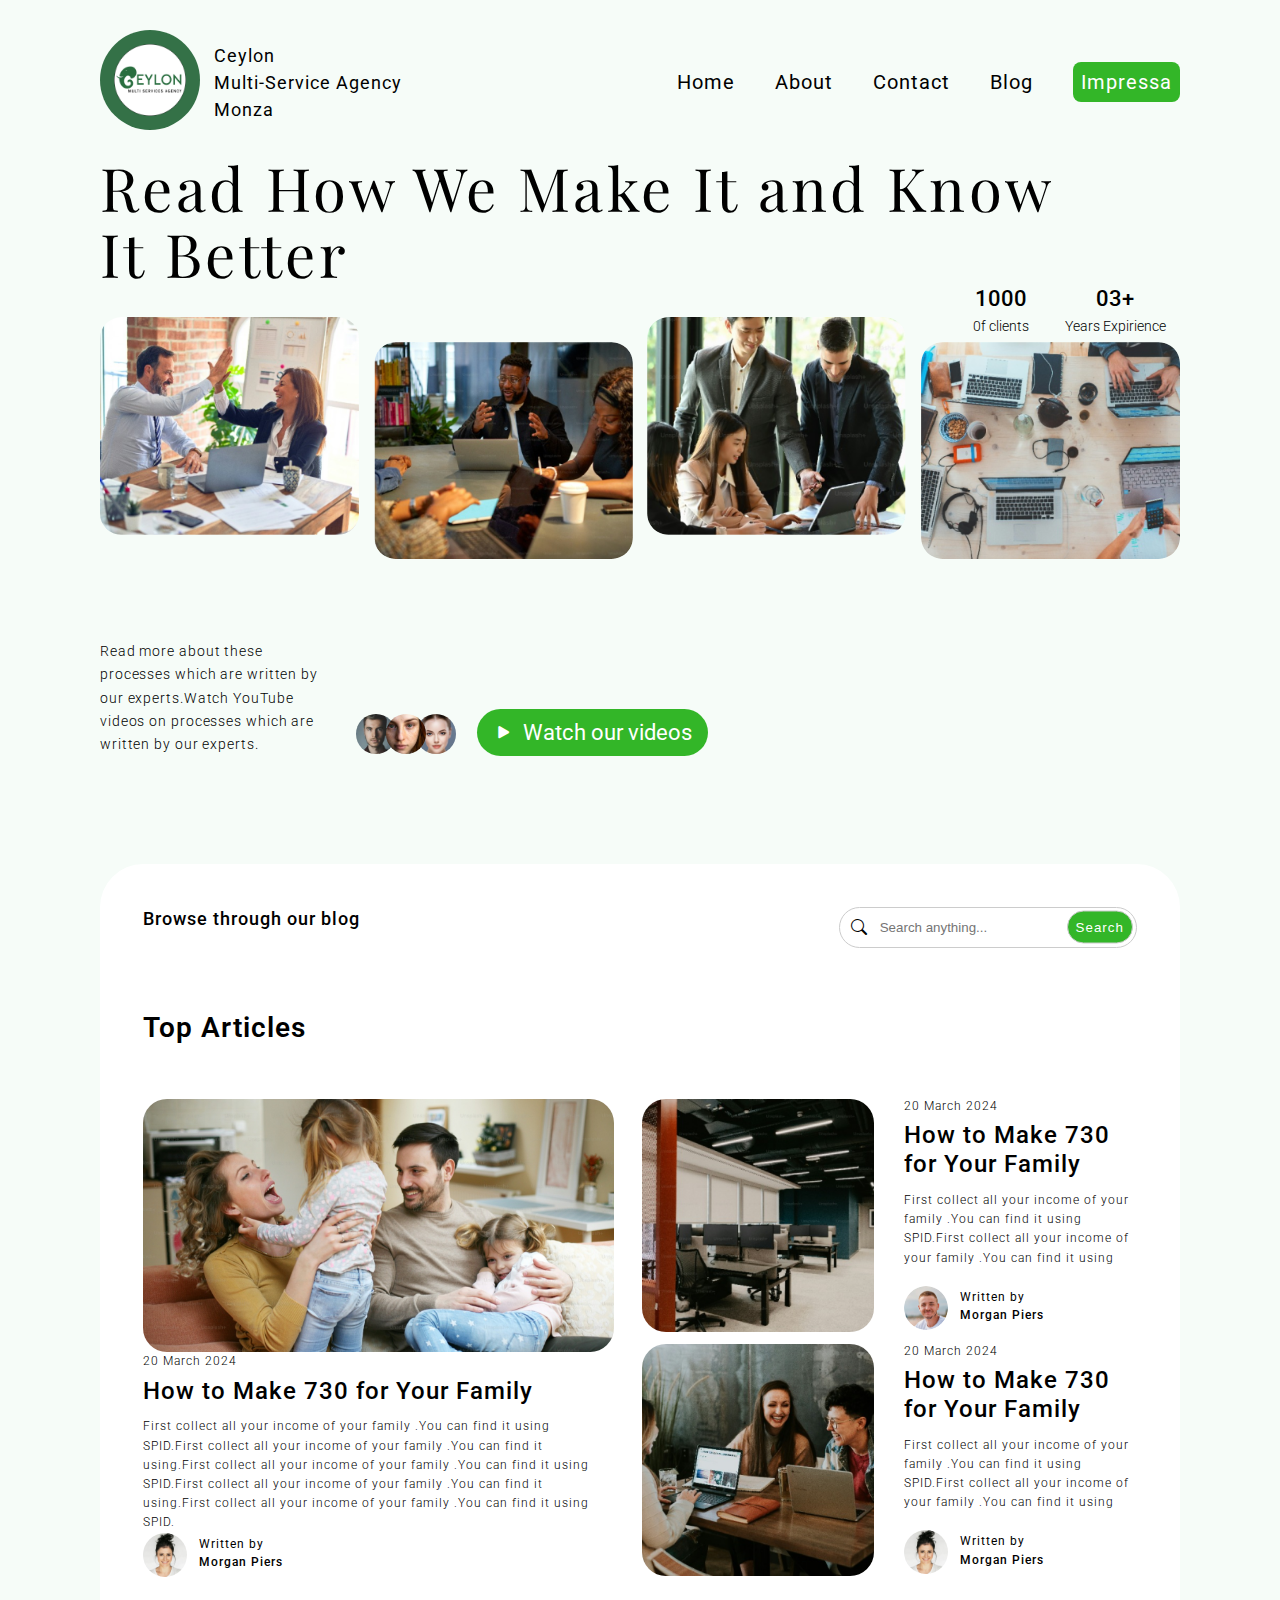
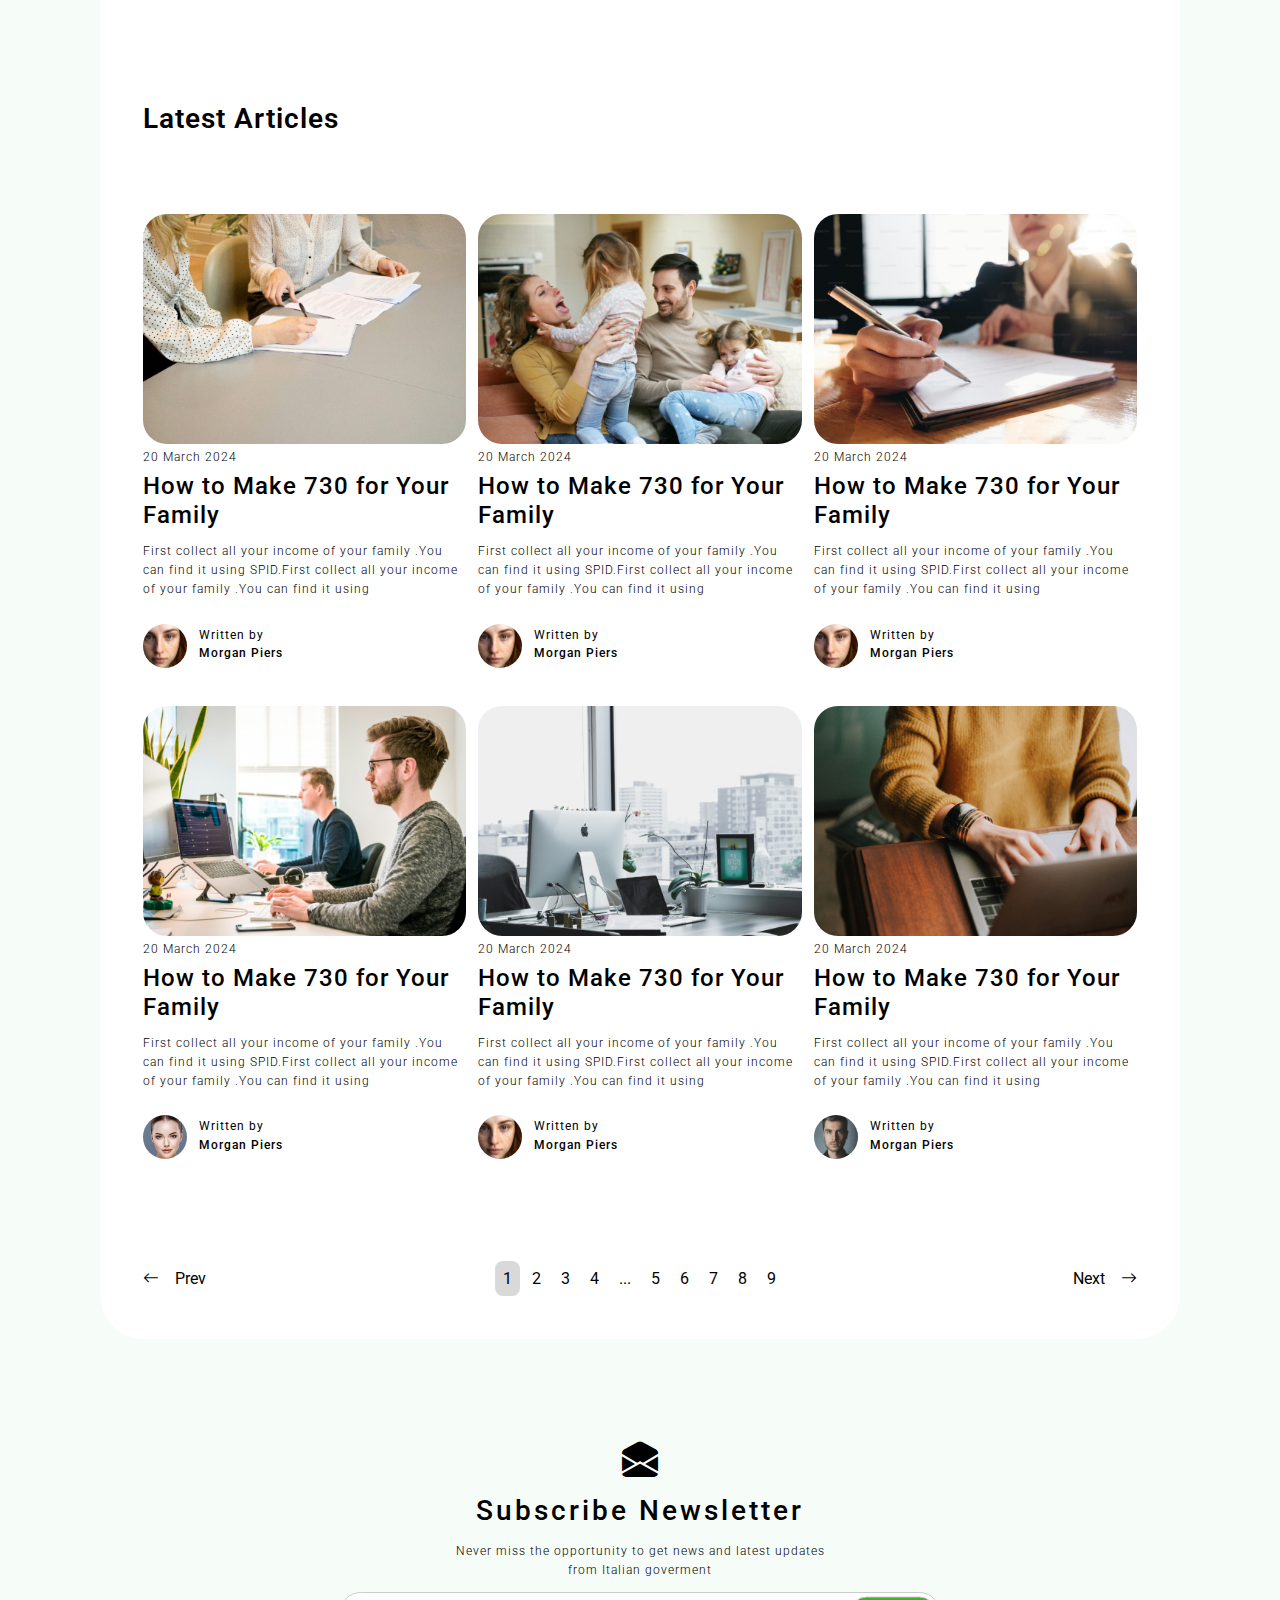
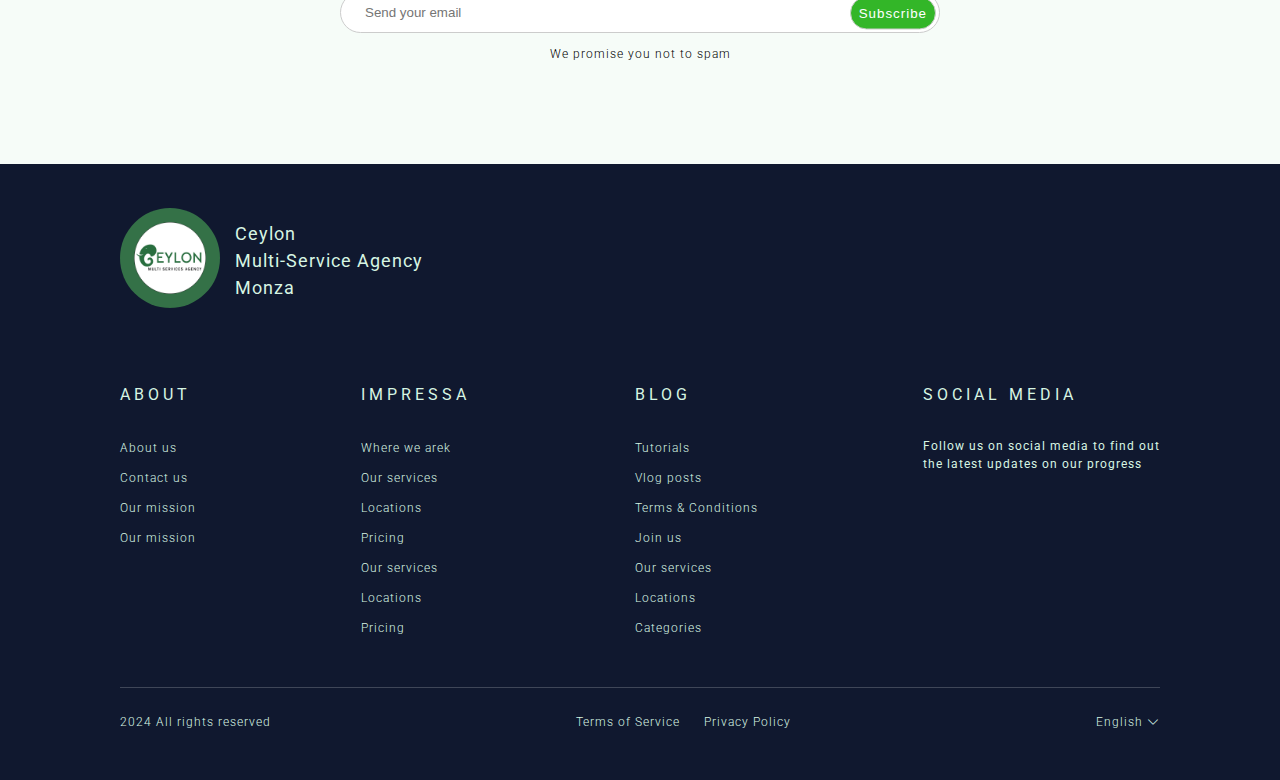
==== commit beefaac3: "dummyfix11" ====
--- a/blog.html
+++ b/blog.html
@@ -5,8 +5,11 @@
     <meta charset="UTF-8">
     <meta name="viewport" content="width=device-width, initial-scale=1.0">
     <meta http-equiv="X-UA-Compatible" content="ie=edge">
-    <title>Home</title>
-    <link rel="stylesheet" href="./sass/newstyle.css">
+    <title>Blog</title>
+    <link rel="stylesheet" href="./sass/header.css">
+    <link rel="stylesheet" href="./sass/footer.css">
+    <link rel="stylesheet" href="./sass/newblog.css">
+
     <link rel="preconnect" href="https://fonts.googleapis.com">
     <link rel="preconnect" href="https://fonts.gstatic.com" crossorigin>
     <link href="https://fonts.googleapis.com/css2?family=Roboto:ital,wght@0,100;0,300;0,400;0,500;0,700;0,900;1,100;1,300;1,400;1,500;1,700;1,900&display=swap"
@@ -19,8 +22,8 @@
 <body>
 
     <div id="main-container">
-        <div id="main-wrapper">
-            <div id="main-nav">
+        
+            <div class="h-padding" id="main-nav">
                 <div id="logo-area">
                     <div id="logo-img">
                         <img src="./inc/images/logo.jpg" alt="">
@@ -32,30 +35,30 @@
                     </div>
                 </div>
                 <div id="nav-menus">
-                        <div id="m-logo-area">
-                                <div id="m-logo-img">
-                                    <img src="./inc/images/logo.jpg" alt="">
-                                </div>
-                                <div id="m-logo-text">
-                                    Ceylon
-                                    <br/> Multi-Service Agency
-                                    <br/> Monza
-                                </div>
-                            </div>
-                        <i class="bi bi-x-square closebutton"></i>
+                    <div id="m-logo-area">
+                        <div id="m-logo-img">
+                            <img src="./inc/images/logo.jpg" alt="">
+                        </div>
+                        <div id="m-logo-text">
+                            Ceylon
+                            <br/> Multi-Service Agency
+                            <br/> Monza
+                        </div>
+                    </div>
+                    <i class="bi bi-x-square closebutton"></i>
                     <ul id="nav-ul">
-                      
+
                         <li class="nav-li">
                             <a href="./index.html" class="nav-a">Home</a>
                         </li>
                         <li class="nav-li">
-                            <a href="#" class="nav-a">About</a>
+                            <a href="./index.html?#our-team" class="nav-a">About</a>
                         </li>
                         <li class="nav-li">
-                            <a href="#" class="nav-a">Contact</a>
+                            <a href="./member.html" class="nav-a">Contact</a>
                         </li>
                         <li class="nav-li">
-                            <a href="#" class="nav-a">Blog</a>
+                            <a href="./blog.html" class="nav-a">Blog</a>
                         </li>
                         <li class="nav-li">
                             <a href="./impressa.html" class="nav-a impressa">Impressa</a>
@@ -68,12 +71,14 @@
                 <i class="bi bi-list active"></i>
 
             </div>
-            <div id="hero-title">
+            <div class="h-padding" id="hero-title">
+                <div>
                 Read How We Make It and Know
                 <br/>
                 <span id="lower-hero-title">It Better</span>
-            </div>
-            <div id="hero-details-one-wrapper">
+                </div>
+            </div>
+            <div class="h-margin" id="hero-details-one-wrapper">
                 <div id="hero-details-one">
                     <div id="clients-num">
                         <span id="clients-num-one">
@@ -95,7 +100,7 @@
                     </div>
                 </div>
             </div>
-            <div id="hero-pics">
+            <div class="h-padding" id="hero-pics">
                 <div class="hero-img-container">
                     <img class="hero-img" src="./inc/images/hero-one.png" alt="">
                 </div>
@@ -110,7 +115,7 @@
                 </div>
 
             </div>
-            <div id="hero-details-mobile-wrapper">
+            <div class="h-padding" id="hero-details-mobile-wrapper">
                 <div id="hero-details-one">
                     <div id="clients-num">
                         <span id="clients-num-one">
@@ -132,7 +137,7 @@
                     </div>
                 </div>
             </div>
-            <div id="hero-details-two">
+            <div class="h-padding" id="hero-details-two">
                 <div id="sec-details-left">
                     Read more about these processes which are written by our experts.Watch YouTube videos on processes which are written by our
                     experts.
@@ -147,7 +152,7 @@
                     Watch our videos
                 </div>
             </div>
-            <div id="main-area">
+            <div class="h-margin" id="main-area">
                 <div id="search-area">
                     <div id="search-left">
                         Browse through our blog
@@ -555,7 +560,7 @@
                     </div>
                 </div>
             </div>
-            <div id="subscribe-area">
+            <div class="h-padding" id="subscribe-area">
                 <div id="subscribe-icon">
                     <i class="bi bi-envelope-open-fill"></i>
                 </div>
@@ -574,11 +579,7 @@
                     We promise you not to spam
                 </div>
             </div>
-
-        </div>
-
-
-        <div id="footer">
+        <div class="h-padding" id="footer">
             <div id="footer-logo-area">
                 <div id="footer-logo">
                     <img src="./inc/images/logo.jpg" alt="">
@@ -707,7 +708,6 @@
             </div>
         </div>
     </div>
-
     <script src="./inc/js/main.js">
 
     </script>
--- a/sass/header.css
+++ b/sass/header.css
@@ -0,0 +1,274 @@
+*, *::before, *::after {
+  margin: 0;
+  padding: 0;
+  box-sizing: border-box;
+}
+
+:root {
+  --main-wrapper-margin: 0px 120px 0px 120px;
+  --footer-li-a-font-size:12px;
+  --footer-titles-font-size:16px;
+  --logo-width:120px;
+  --logo-height:120px;
+  --menu-li-a-fz:22px;
+  --menu-li-a-lh:1.3;
+  --menu-li-a-ls:1px;
+  --menu-li-a-fw:400;
+  --hero-title:72px;
+  --logo-description-fz:20px;
+  --logo-description-fw:400;
+  --logo-description-lh:1.5;
+  --logo-description-ls:1px;
+  --padding-inline:120px;
+  --margin-inline:120px;
+}
+
+@media (max-width: 1400px) {
+  :root {
+    --logo-width:100px;
+    --logo-description-fz:18px;
+    --menu-li-a-fz:20px;
+    --padding-inline:100px;
+    --margin-inline:100px;
+  }
+}
+@media (max-width: 1200px) {
+  :root {
+    --logo-width:80px;
+    --logo-description-fz:16px;
+    --menu-li-a-fz:18px;
+    --padding-inline:80px;
+    --margin-inline:80px;
+  }
+}
+@media (max-width: 992px) {
+  :root {
+    --logo-width:60px;
+    --logo-description-fz:12px;
+    --menu-li-a-fz:16px;
+    --padding-inline:60px;
+    --margin-inline:60px;
+  }
+}
+@media (max-width: 768px) {
+  :root {
+    --logo-width:50px;
+    --logo-description-fz:10px;
+    --menu-li-a-fz:14px;
+    --padding-inline:40px;
+    --margin-inline:40px;
+  }
+}
+@media (max-width: 576px) {
+  :root {
+    --logo-width:50px;
+    --logo-description-fz:10px;
+    --menu-li-a-fz:14px;
+    --padding-inline:16px;
+    --margin-inline:16px;
+  }
+}
+body {
+  overflow-x: auto;
+  font-family: "Roboto", sans-serif;
+  min-height: 100vh;
+  display: flex;
+  flex-direction: column;
+  justify-content: space-between;
+  align-items: center;
+}
+
+#main-container {
+  background-color: #F6FCF8;
+  max-width: 1600px;
+  min-height: 100vh;
+  width: 100%;
+}
+
+.h-padding {
+  padding-inline: var(--padding-inline);
+}
+
+.h-margin {
+  margin-inline: var(--margin-inline);
+}
+
+#logo-text, #footer-logo-description {
+  line-height: 1.9;
+}
+
+img {
+  display: inline-block;
+  max-width: 100%;
+}
+
+a {
+  text-decoration: none;
+  color: inherit;
+}
+
+#main-nav {
+  display: flex;
+  justify-content: space-between;
+  align-items: center;
+  padding-top: 30px;
+  position: relative;
+}
+@media (max-width: 768px) {
+  #main-nav {
+    position: relative;
+  }
+  #main-nav .bi-x-square.active {
+    display: inline-block;
+  }
+  #main-nav .bi-list.active {
+    display: inline-block;
+  }
+}
+#main-nav #logo-area {
+  display: flex;
+  justify-content: space-between;
+  align-items: center;
+}
+#main-nav #logo-area #logo-img {
+  aspect-ratio: 1/1;
+  width: var(--logo-width);
+}
+#main-nav #logo-area #logo-img img {
+  object-fit: contain;
+  object-position: center;
+  border-radius: 100%;
+}
+#main-nav #logo-area #logo-text {
+  margin-left: 14px;
+  font-size: var(--logo-description-fz);
+  font-weight: var(--logo-description-fw);
+  line-height: var(--logo-description-lh);
+  letter-spacing: var(--logo-description-ls);
+}
+#main-nav #nav-menus #m-logo-area {
+  display: none;
+}
+@media (max-width: 768px) {
+  #main-nav #nav-menus {
+    pointer-events: none;
+    position: absolute;
+    left: -300px;
+  }
+}
+#main-nav #nav-menus #nav-ul {
+  display: flex;
+  justify-content: space-between;
+  align-items: center;
+  list-style: none;
+}
+@media (max-width: 768px) {
+  #main-nav #nav-menus #nav-ul {
+    flex-direction: column;
+    align-items: initial;
+  }
+}
+#main-nav #nav-menus #nav-ul .nav-li {
+  margin-left: 40px;
+}
+@media (max-width: 768px) {
+  #main-nav #nav-menus #nav-ul .nav-li {
+    margin: initial;
+  }
+}
+#main-nav #nav-menus #nav-ul .nav-li .nav-a {
+  text-decoration: none;
+  color: black;
+  font-size: var(--menu-li-a-fz);
+  font-weight: var(--menu-li-a-fw);
+  line-height: var(--menu-li-a-lh);
+  letter-spacing: var(--menu-li-a-ls);
+  line-height: 28px;
+  letter-spacing: 13%;
+  font-weight: 400;
+}
+#main-nav #nav-menus #nav-ul .nav-li .nav-a:hover {
+  opacity: 0.7;
+}
+#main-nav #nav-menus #nav-ul .nav-li .nav-a.impressa {
+  padding: 8px;
+  background-color: #33B628;
+  border-radius: 8px;
+  color: white;
+}
+#main-nav .overlay-div {
+  position: fixed;
+  inset: 0;
+  background-color: rgba(0, 0, 0, 0.5);
+  pointer-events: none;
+  opacity: 0;
+  z-index: 200;
+  transition: 0.2 ease-in;
+}
+#main-nav .overlay-div.active {
+  opacity: 1;
+  pointer-events: all;
+}
+#main-nav #nav-menus.active {
+  display: block;
+  position: fixed;
+  background-color: #fff;
+  padding-left: var(--padding-inline);
+  top: 0px;
+  pointer-events: all;
+  z-index: 300;
+  height: 100%;
+  width: 300px;
+  transform: translateX(300px);
+  transition: 0.5s all;
+  background: #F6FCF8;
+}
+#main-nav #nav-menus.active .closebutton {
+  position: absolute;
+  top: 30px;
+  right: 12px;
+  color: red;
+}
+#main-nav #nav-menus.active #m-logo-area {
+  display: flex;
+  margin-top: 30px;
+  align-items: center;
+}
+#main-nav #nav-menus.active #m-logo-area #m-logo-img {
+  aspect-ratio: 1/1;
+  width: var(--logo-width);
+}
+#main-nav #nav-menus.active #m-logo-area #m-logo-img img {
+  object-fit: contain;
+  object-position: center;
+  border-radius: 100%;
+}
+#main-nav #nav-menus.active #m-logo-area #m-logo-text {
+  margin-left: 14px;
+  font-size: var(--logo-description-fz);
+  font-weight: var(--logo-description-fw);
+  line-height: var(--logo-description-lh);
+  letter-spacing: var(--logo-description-ls);
+}
+#main-nav #nav-menus.active #nav-ul {
+  position: relative;
+  margin-top: 24px;
+}
+#main-nav #nav-menus.active #nav-ul .nav-li {
+  margin-bottom: 12px;
+}
+#main-nav .bi-list {
+  display: none;
+  cursor: pointer;
+  color: #33B628;
+  -webkit-text-stroke: 1px;
+  font-size: 24px;
+}
+#main-nav .bi-x-square {
+  display: none;
+  cursor: pointer;
+  -webkit-text-stroke: 0.2px;
+  font-size: 18px;
+}
+
+/*# sourceMappingURL=header.css.map */
--- a/sass/footer.css
+++ b/sass/footer.css
@@ -0,0 +1,155 @@
+#footer {
+  background-color: #10182F;
+  padding: 20px 120px 20px 120px;
+  color: #D7F5E3;
+}
+#footer #footer-logo-area {
+  margin-top: 24px;
+  display: flex;
+  align-items: center;
+  gap: 15px;
+}
+#footer #footer-logo-area #footer-logo {
+  aspect-ratio: 1/1;
+  width: var(--logo-width);
+}
+#footer #footer-logo-area #footer-logo img {
+  object-fit: contain;
+  object-position: center;
+  border-radius: 100%;
+}
+#footer #footer-logo-area #footer-logo-description {
+  font-size: var(--logo-description-fz);
+  font-weight: var(--logo-description-fw);
+  line-height: var(--logo-description-lh);
+  letter-spacing: var(--logo-description-ls);
+}
+#footer #footer-section-wrapper {
+  display: flex;
+  justify-content: space-between;
+  margin-top: 64px;
+  flex-wrap: wrap;
+}
+#footer #footer-section-wrapper .section-one {
+  padding-right: 24px;
+}
+#footer #footer-section-wrapper .section-one .footer-section-title {
+  margin-bottom: 24px;
+  font-size: var(--footer-titles-font-size);
+  letter-spacing: 4px;
+  line-height: 37px;
+  font-weight: 400;
+}
+#footer #footer-section-wrapper .section-one .footer-links-ul {
+  list-style: none;
+}
+#footer #footer-section-wrapper .section-one .footer-links-ul .footer-li {
+  margin-bottom: 10px;
+}
+#footer #footer-section-wrapper .section-one .footer-links-ul .footer-li .footer-li-a {
+  text-decoration: none;
+  color: #D7F5E3;
+  font-size: var(--footer-li-a-font-size);
+  letter-spacing: 1px;
+  line-height: 1.5;
+  font-weight: 300;
+}
+#footer #footer-section-wrapper .section-two {
+  padding-right: 24px;
+}
+#footer #footer-section-wrapper .section-two .footer-section-title {
+  margin-bottom: 24px;
+  font-size: var(--footer-titles-font-size);
+  letter-spacing: 4px;
+  line-height: 37px;
+  font-weight: 400;
+}
+#footer #footer-section-wrapper .section-two .footer-links-ul {
+  list-style: none;
+}
+#footer #footer-section-wrapper .section-two .footer-links-ul .footer-li {
+  margin-bottom: 10px;
+}
+#footer #footer-section-wrapper .section-two .footer-links-ul .footer-li .footer-li-a {
+  text-decoration: none;
+  color: #D7F5E3;
+  font-size: var(--footer-li-a-font-size);
+  letter-spacing: 1px;
+  line-height: 1.5;
+  font-weight: 300;
+}
+#footer #footer-section-wrapper .section-three {
+  padding-right: 24px;
+}
+#footer #footer-section-wrapper .section-three .footer-section-title {
+  margin-bottom: 24px;
+  font-size: var(--footer-titles-font-size);
+  letter-spacing: 4px;
+  line-height: 37px;
+  font-weight: 400;
+}
+#footer #footer-section-wrapper .section-three .footer-links-ul {
+  list-style: none;
+}
+#footer #footer-section-wrapper .section-three .footer-links-ul .footer-li {
+  margin-bottom: 10px;
+}
+#footer #footer-section-wrapper .section-three .footer-links-ul .footer-li .footer-li-a {
+  text-decoration: none;
+  color: #D7F5E3;
+  font-size: var(--footer-li-a-font-size);
+  letter-spacing: 1px;
+  line-height: 1.5;
+  font-weight: 300;
+}
+#footer #footer-section-wrapper .section-four .footer-section-title {
+  margin-bottom: 24px;
+  font-size: var(--footer-titles-font-size);
+  letter-spacing: 4px;
+  line-height: 37px;
+  font-weight: 400;
+}
+#footer #footer-section-wrapper .section-four #social-media-description {
+  color: #D7F5E3;
+  font-size: var(--footer-li-a-font-size);
+  letter-spacing: 1px;
+  line-height: 1.5;
+}
+#footer #footer-divider-line {
+  margin-top: 40px;
+  border-bottom: 1px solid rgba(255, 255, 255, 0.2);
+}
+#footer #footer-bottom-section {
+  margin-top: 25px;
+  margin-bottom: 29px;
+  display: flex;
+  justify-content: space-between;
+  font-size: var(--footer-li-a-font-size);
+  letter-spacing: 1px;
+  line-height: 1.5;
+  font-weight: 300;
+  flex-wrap: wrap;
+  gap: 24px;
+}
+#footer #footer-bottom-section #footer-bttm-middle {
+  display: flex;
+  justify-content: space-between;
+  gap: 24px;
+}
+@media (max-width: 992px) {
+  #footer {
+    padding: 20px 60px 20px 60px;
+  }
+}
+@media (max-width: 768px) {
+  #footer {
+    padding: 20px 40px 20px 40px;
+  }
+}
+@media (max-width: 576px) {
+  #footer {
+    padding: 20px 20px 20px 20px;
+  }
+}
+
+/*# sourceMappingURL=footer.css.map */
--- a/sass/newblog.css
+++ b/sass/newblog.css
@@ -0,0 +1,793 @@
+*, *::before, *::after {
+  margin: 0;
+  padding: 0;
+  box-sizing: border-box;
+}
+
+:root {
+  --main-wrapper-margin: 0px 120px 0px 120px;
+  --hero-title:72px;
+  --search-width:30%;
+  --section-heading-fz:28px;
+  --section-heading-ls:1px;
+  --section-heading-lh:1.4;
+  --section-heading-fw:600;
+  --post-heading-fz:24px;
+  --post-heading-ls:1px;
+  --post-heading-lh:1.2;
+  --post-heading-fw:500;
+  --post-heading-mt:8px;
+  --post-para-fz:12px;
+  --post-para-ls:1px;
+  --post-para-lh:1.6;
+  --post-para-fw:300;
+  --blog-div-fz:10px;
+}
+
+@media (max-width: 1400px) {
+  :root {
+    --hero-title:60px;
+    --blog-div-fz:9px;
+  }
+}
+@media (max-width: 1200px) {
+  :root {
+    --hero-title:50px;
+    --hero-details-bg-fz:18px;
+    --hero-details-sm-fz:14px;
+    --hero-details-gap:20px;
+    --blog-div-fz:8px;
+  }
+}
+@media (max-width: 992px) {
+  :root {
+    --hero-title:36px;
+    --hero-details-bg-fz:16px;
+    --hero-details-sm-fz:12px;
+    --hero-details-gap:10px;
+    --blog-div-fz:7px;
+  }
+}
+@media (max-width: 768px) {
+  :root {
+    --hero-title:26px;
+    --hero-details-bg-fz:12px;
+    --hero-details-sm-fz:10px;
+    --hero-details-gap:10px;
+    --section-heading-fz: 16px;
+    --post-heading-fz: 16px;
+    --blog-div-fz:6px;
+  }
+}
+@media (max-width: 576px) {
+  :root {
+    --hero-title:26px;
+    --hero-details-bg-fz:12px;
+    --hero-details-sm-fz:10px;
+    --hero-details-gap:10px;
+    --blog-div-fz:5px;
+  }
+}
+@media (max-width: 446px) {
+  :root {
+    --hero-title:20px;
+  }
+}
+#main-container {
+  position: relative;
+}
+
+/*  Hero title   */
+#hero-title {
+  font-size: var(--blog-div-fz);
+}
+@media (max-width: 992px) {
+  #hero-title {
+    margin-block: 24px;
+    font-weight: 600;
+  }
+}
+#hero-title div {
+  font-family: "Playfair Display", serif;
+  font-weight: 400;
+  font-size: var(--hero-title);
+  letter-spacing: 0.0555555556em;
+  line-height: 1.1;
+  margin-top: 0.33em;
+}
+@media (max-width: 992px) {
+  #hero-title div {
+    font-weight: 500;
+  }
+}
+
+/*  Hero details one wrapper  */
+#hero-details-one-wrapper {
+  position: relative;
+  font-size: var(--blog-div-fz);
+}
+@media (max-width: 768px) {
+  #hero-details-one-wrapper {
+    display: none;
+  }
+}
+#hero-details-one-wrapper #hero-details-one {
+  position: absolute;
+  top: 0rem;
+  right: 1.6em;
+  display: flex;
+  gap: 4em;
+}
+@media (max-width: 768px) {
+  #hero-details-one-wrapper #hero-details-one {
+    right: 0.4em;
+    top: 1em;
+  }
+}
+#hero-details-one-wrapper #hero-details-one #clients-num {
+  display: flex;
+  flex-direction: column;
+  text-align: center;
+}
+#hero-details-one-wrapper #hero-details-one #clients-num #clients-num-one {
+  font-size: 2.4em;
+  font-weight: 500;
+}
+#hero-details-one-wrapper #hero-details-one #clients-num #clients-num-two {
+  margin-top: 0.5em;
+  font-size: 1.6em;
+  font-weight: 300;
+}
+#hero-details-one-wrapper #hero-details-one #expierience-yr {
+  display: flex;
+  flex-direction: column;
+  text-align: center;
+}
+#hero-details-one-wrapper #hero-details-one #expierience-yr #expierience-yr-one {
+  font-size: 2.4em;
+  font-weight: 500;
+}
+#hero-details-one-wrapper #hero-details-one #expierience-yr #expierience-yr-two {
+  margin-top: 0.5em;
+  font-size: 1.6em;
+  font-weight: 300;
+}
+
+/* hero pics  */
+#hero-pics {
+  font-size: var(--blog-div-fz);
+  display: flex;
+  justify-content: space-between;
+  align-items: center;
+  margin-top: 0.8em;
+}
+#hero-pics .hero-img-container {
+  max-width: 24%;
+  aspect-ratio: 325/273;
+  position: relative;
+}
+#hero-pics .hero-img-container .hero-img {
+  display: block;
+  border-radius: 2.4em;
+  object-fit: contain;
+  width: 100%;
+}
+#hero-pics .hero-img-container:nth-child(even)::before {
+  display: block;
+  content: "";
+  position: relative;
+  height: 5.4em;
+  width: 100%;
+  border: none;
+}
+
+/*  hero mobile details  two  */
+#hero-details-mobile-wrapper {
+  display: none;
+  font-size: var(--blog-div-fz);
+  margin-top: 4em;
+}
+#hero-details-mobile-wrapper #hero-details-one {
+  display: flex;
+  gap: 4em;
+  justify-content: center;
+}
+@media (max-width: 768px) {
+  #hero-details-mobile-wrapper #hero-details-one {
+    right: 0.4em;
+    top: 1em;
+  }
+}
+#hero-details-mobile-wrapper #hero-details-one #clients-num {
+  display: flex;
+  flex-direction: column;
+  text-align: center;
+}
+#hero-details-mobile-wrapper #hero-details-one #clients-num #clients-num-one {
+  font-size: 2.4em;
+  font-weight: 500;
+}
+#hero-details-mobile-wrapper #hero-details-one #clients-num #clients-num-two {
+  margin-top: 0.5em;
+  font-size: 2em;
+  font-weight: 300;
+}
+#hero-details-mobile-wrapper #hero-details-one #expierience-yr {
+  display: flex;
+  flex-direction: column;
+  text-align: center;
+}
+#hero-details-mobile-wrapper #hero-details-one #expierience-yr #expierience-yr-one {
+  font-size: 2.4em;
+  font-weight: 500;
+}
+#hero-details-mobile-wrapper #hero-details-one #expierience-yr #expierience-yr-two {
+  margin-top: 0.5em;
+  font-size: 2em;
+  font-weight: 300;
+}
+@media (max-width: 768px) {
+  #hero-details-mobile-wrapper {
+    display: block;
+  }
+}
+
+/*  hero details two  */
+#hero-details-two {
+  font-size: var(--blog-div-fz);
+  display: flex;
+  gap: 2.4em;
+  align-items: flex-end;
+  margin-top: 9em;
+  flex-wrap: wrap;
+}
+@media (max-width: 475px) {
+  #hero-details-two {
+    flex-direction: column;
+    justify-content: center;
+    align-items: center;
+  }
+}
+#hero-details-two #sec-details-left {
+  font-size: 1.6em;
+  width: 16.25em;
+  font-weight: 300;
+  line-height: 1.6;
+  letter-spacing: 0.0625em;
+}
+@media (max-width: 768px) {
+  #hero-details-two #sec-details-left {
+    font-size: 12px;
+  }
+}
+@media (max-width: 475px) {
+  #hero-details-two #sec-details-left {
+    width: 100%;
+  }
+}
+#hero-details-two #sec-details-middle {
+  position: relative;
+  margin-right: 60px;
+}
+#hero-details-two #sec-details-middle .hero-pro-pic {
+  width: 40px;
+  height: 40px;
+  border-radius: 100%;
+  object-fit: cover;
+}
+@media (max-width: 768px) {
+  #hero-details-two #sec-details-middle .hero-pro-pic {
+    width: 30px;
+    height: 30px;
+  }
+}
+#hero-details-two #sec-details-middle .hero-pro-pic:nth-child(1) {
+  z-index: 11;
+}
+#hero-details-two #sec-details-middle .hero-pro-pic:nth-child(2) {
+  position: absolute;
+  left: 30px;
+  z-index: 10;
+}
+@media (max-width: 768px) {
+  #hero-details-two #sec-details-middle .hero-pro-pic:nth-child(2) {
+    left: 20px;
+  }
+}
+#hero-details-two #sec-details-middle .hero-pro-pic:nth-child(3) {
+  position: absolute;
+  left: 60px;
+  z-index: 9;
+}
+@media (max-width: 768px) {
+  #hero-details-two #sec-details-middle .hero-pro-pic:nth-child(3) {
+    left: 40px;
+  }
+}
+#hero-details-two #sec-details-right {
+  font-size: 2.4em;
+  background-color: #33B628;
+  color: white;
+  padding: 0.5em 0.75em;
+  border-radius: 4.1666666667em;
+  display: flex;
+  justify-content: space-between;
+  align-items: center;
+  cursor: pointer;
+}
+#hero-details-two #sec-details-right .bi-play-fill {
+  font-size: 1em;
+  margin-right: 0.33em;
+}
+
+/*  main area */
+#main-area {
+  font-size: var(--blog-div-fz);
+  margin-top: 12em;
+  background-color: white;
+  padding: 4.8em;
+  border-radius: 4.8em;
+}
+
+/*  main area search area  */
+#search-area {
+  display: flex;
+  justify-content: space-between;
+}
+#search-area #search-left {
+  font-size: 18px;
+  font-weight: 500;
+  line-height: 1.3;
+  letter-spacing: 1px;
+}
+@media (max-width: 768px) {
+  #search-area #search-left {
+    font-size: 14px;
+    text-align: center;
+  }
+}
+#search-area #search-right {
+  position: relative;
+  width: var(--search-width);
+}
+@media (max-width: 768px) {
+  #search-area #search-right {
+    width: initial;
+    margin: 0px 24px;
+    margin-top: 24px;
+  }
+}
+#search-area #search-right .searchinput {
+  padding: 12px;
+  border: 1px solid #ccc;
+  border-radius: 24px;
+  width: 100%;
+  text-indent: 28px;
+}
+#search-area #search-right .searchbtn {
+  padding: 8px;
+  border: 1px solid #ccc;
+  border-radius: 24px;
+  cursor: pointer;
+  position: absolute;
+  top: 50%;
+  right: 4px;
+  transform: translateY(-50%);
+  color: white;
+  background-color: #33B628;
+  letter-spacing: 1px;
+}
+#search-area #search-right .bi-search {
+  position: absolute;
+  top: 50%;
+  left: 12px;
+  transform: translateY(-50%);
+  font-size: 16px;
+}
+
+/*   main area top articles area  */
+#articles-area {
+  margin-top: 60px;
+}
+#articles-area .section-title {
+  font-size: var(--section-heading-fz);
+  font-weight: var(--section-heading-fw);
+  line-height: var(--section-heading-lh);
+  letter-spacing: var(--section-heading-ls);
+}
+#articles-area #top-article-container {
+  display: flex;
+  justify-content: space-between;
+  gap: 28px;
+  margin-top: 52px;
+}
+#articles-area #top-article-container #article-area-left {
+  flex: 0.95;
+  display: flex;
+  flex-direction: column;
+  justify-content: space-between;
+}
+@media (max-width: 768px) {
+  #articles-area #top-article-container #article-area-left {
+    margin-bottom: 24px;
+  }
+}
+#articles-area #top-article-container #article-area-left .article-pic img {
+  width: 100%;
+  object-fit: cover;
+  aspect-ratio: 667/359;
+  border-radius: 24px;
+}
+@media (max-width: 992px) {
+  #articles-area #top-article-container #article-area-left .article-pic img {
+    border-radius: 12px;
+  }
+}
+#articles-area #top-article-container #article-area-left .article-date {
+  font-size: 12px;
+  font-weight: 300;
+  line-height: 1.2;
+  letter-spacing: 1px;
+}
+@media (max-width: 992px) {
+  #articles-area #top-article-container #article-area-left .article-date {
+    margin-top: 12px;
+  }
+}
+#articles-area #top-article-container #article-area-left .article-title {
+  font-size: var(--post-heading-fz);
+  font-weight: var(--post-heading-fw);
+  line-height: var(--post-heading-lh);
+  letter-spacing: var(--post-heading-ls);
+  margin-top: var(--post-heading-mt);
+}
+#articles-area #top-article-container #article-area-left .article-description {
+  font-size: var(--post-para-fz);
+  font-weight: var(--post-para-fw);
+  line-height: var(--post-para-lh);
+  letter-spacing: var(--post-para-ls);
+  flex-grow: 1;
+  margin-top: 12px;
+}
+#articles-area #top-article-container #article-area-left .article-author-details {
+  display: flex;
+  gap: 12px;
+}
+@media (max-width: 992px) {
+  #articles-area #top-article-container #article-area-left .article-author-details {
+    margin-top: 12px;
+    margin-bottom: 12px;
+  }
+}
+#articles-area #top-article-container #article-area-left .article-author-details .autor-pic img {
+  width: 44px;
+  height: 44px;
+  border-radius: 100%;
+  object-fit: cover;
+}
+#articles-area #top-article-container #article-area-left .article-author-details .author-right {
+  display: flex;
+  flex-direction: column;
+  gap: 4px;
+  margin-top: 4px;
+}
+#articles-area #top-article-container #article-area-left .article-author-details .author-right .author-written-by {
+  font-size: 12px;
+  font-weight: 400;
+  line-height: 1.2;
+  letter-spacing: 1px;
+}
+#articles-area #top-article-container #article-area-left .article-author-details .author-right .author-name {
+  font-size: 12px;
+  font-weight: 500;
+  line-height: 1.2;
+  letter-spacing: 1px;
+}
+#articles-area #top-article-container #article-area-right {
+  flex: 1;
+}
+#articles-area #top-article-container #article-area-right .right-article-conatiner {
+  display: flex;
+  gap: 30px;
+}
+@media (max-width: 992px) {
+  #articles-area #top-article-container #article-area-right .right-article-conatiner {
+    margin-bottom: 36px;
+    gap: 12px;
+  }
+}
+#articles-area #top-article-container #article-area-right .right-article-conatiner .article-pic {
+  aspect-ratio: 333/296;
+  flex: 1;
+}
+#articles-area #top-article-container #article-area-right .right-article-conatiner .article-pic img {
+  width: 100%;
+  height: 100%;
+  object-fit: cover;
+  border-radius: 24px;
+}
+@media (max-width: 992px) {
+  #articles-area #top-article-container #article-area-right .right-article-conatiner .article-pic img {
+    border-radius: 12px;
+  }
+}
+#articles-area #top-article-container #article-area-right .right-article-conatiner .right-article-details {
+  flex: 1;
+  aspect-ratio: 1/1;
+  display: flex;
+  flex-direction: column;
+  justify-content: space-between;
+}
+#articles-area #top-article-container #article-area-right .right-article-conatiner .right-article-details .article-date {
+  font-size: 12px;
+  font-weight: 300;
+  line-height: 1.2;
+  letter-spacing: 1px;
+}
+#articles-area #top-article-container #article-area-right .right-article-conatiner .right-article-details .article-title {
+  font-size: var(--post-heading-fz);
+  font-weight: var(--post-heading-fw);
+  line-height: var(--post-heading-lh);
+  letter-spacing: var(--post-heading-ls);
+  margin-top: var(--post-heading-mt);
+}
+#articles-area #top-article-container #article-area-right .right-article-conatiner .right-article-details .article-description {
+  font-size: var(--post-para-fz);
+  font-weight: var(--post-para-fw);
+  line-height: var(--post-para-lh);
+  letter-spacing: var(--post-para-ls);
+  flex-grow: 1;
+  margin-top: 12px;
+}
+#articles-area #top-article-container #article-area-right .right-article-conatiner .right-article-details .article-author-details {
+  display: flex;
+  gap: 12px;
+}
+@media (max-width: 992px) {
+  #articles-area #top-article-container #article-area-right .right-article-conatiner .right-article-details .article-author-details {
+    margin-top: 12px;
+  }
+}
+#articles-area #top-article-container #article-area-right .right-article-conatiner .right-article-details .article-author-details .autor-pic img {
+  aspect-ratio: 1/1;
+  height: 44px;
+  border-radius: 100%;
+  object-fit: cover;
+}
+#articles-area #top-article-container #article-area-right .right-article-conatiner .right-article-details .article-author-details .author-right {
+  display: flex;
+  flex-direction: column;
+  gap: 4px;
+  margin-top: 4px;
+}
+#articles-area #top-article-container #article-area-right .right-article-conatiner .right-article-details .article-author-details .author-right .author-written-by {
+  font-size: 12px;
+  font-weight: 400;
+  line-height: 1.2;
+  letter-spacing: 1px;
+}
+#articles-area #top-article-container #article-area-right .right-article-conatiner .right-article-details .article-author-details .author-right .author-name {
+  font-size: 12px;
+  font-weight: 500;
+  line-height: 1.2;
+  letter-spacing: 1px;
+}
+#articles-area #top-article-container #article-area-right .right-article-conatiner:nth-child(2) {
+  margin-top: 12px;
+}
+
+/*   main area latest articles  */
+#latest-articles {
+  margin-top: 120px;
+}
+#latest-articles .section-title {
+  font-size: var(--section-heading-fz);
+  font-weight: var(--section-heading-fw);
+  line-height: var(--section-heading-lh);
+  letter-spacing: var(--section-heading-ls);
+}
+#latest-articles #latest-articles-container {
+  display: grid;
+  grid-template-columns: repeat(3, 1fr);
+  align-content: center;
+  grid-gap: 12px;
+  margin-top: 52px;
+}
+#latest-articles #latest-articles-container .latest-article {
+  margin-top: 24px;
+}
+#latest-articles #latest-articles-container .latest-article .article-pic img {
+  aspect-ratio: 438/312;
+  width: 100%;
+  border-radius: 24px;
+}
+@media (max-width: 992px) {
+  #latest-articles #latest-articles-container .latest-article .article-pic img {
+    border-radius: 12px;
+  }
+}
+#latest-articles #latest-articles-container .latest-article .right-article-details {
+  min-height: 200px;
+  display: flex;
+  flex-direction: column;
+  justify-content: space-between;
+}
+#latest-articles #latest-articles-container .latest-article .right-article-details .article-date {
+  font-size: 12px;
+  font-weight: 300;
+  line-height: 1.2;
+  letter-spacing: 1px;
+  margin-top: 4px;
+}
+#latest-articles #latest-articles-container .latest-article .right-article-details .article-title {
+  font-size: var(--post-heading-fz);
+  font-weight: var(--post-heading-fw);
+  line-height: var(--post-heading-lh);
+  letter-spacing: var(--post-heading-ls);
+  margin-top: var(--post-heading-mt);
+}
+#latest-articles #latest-articles-container .latest-article .right-article-details .article-description {
+  font-size: var(--post-para-fz);
+  font-weight: var(--post-para-fw);
+  line-height: var(--post-para-lh);
+  letter-spacing: var(--post-para-ls);
+  flex-grow: 1;
+  margin-top: 12px;
+}
+#latest-articles #latest-articles-container .latest-article .right-article-details .article-author-details {
+  display: flex;
+  margin-top: 24px;
+  gap: 12px;
+}
+#latest-articles #latest-articles-container .latest-article .right-article-details .article-author-details .autor-pic img {
+  aspect-ratio: 1/1;
+  height: 44px;
+  border-radius: 100%;
+  object-fit: cover;
+}
+#latest-articles #latest-articles-container .latest-article .right-article-details .article-author-details .author-right {
+  display: flex;
+  flex-direction: column;
+  gap: 4px;
+  margin-top: 4px;
+}
+#latest-articles #latest-articles-container .latest-article .right-article-details .article-author-details .author-right .author-written-by {
+  font-size: 12px;
+  font-weight: 400;
+  line-height: 1.2;
+  letter-spacing: 1px;
+}
+#latest-articles #latest-articles-container .latest-article .right-article-details .article-author-details .author-right .author-name {
+  font-size: 12px;
+  font-weight: 500;
+  line-height: 1.2;
+  letter-spacing: 1px;
+}
+
+/*  pagination area  */
+#pagination-area {
+  margin-top: 100px;
+  display: flex;
+  justify-content: space-between;
+  align-items: center;
+  font-size: 16px;
+}
+#pagination-area #pagination-left .bi-arrow-left {
+  margin-right: 12px;
+}
+#pagination-area #pagination-middle .pagination-num {
+  padding: 8px;
+  display: inline-block;
+  text-align: center;
+  border-radius: 8px;
+}
+#pagination-area #pagination-middle .pagination-num.active {
+  background-color: #D9D9D9;
+}
+#pagination-area #pagination-right .bi-arrow-right {
+  margin-left: 12px;
+}
+
+/*  subscribe area  */
+#subscribe-area {
+  margin-top: 100px;
+  display: flex;
+  flex-direction: column;
+  align-items: center;
+  margin-bottom: 100px;
+}
+#subscribe-area #subscribe-icon {
+  font-size: 36px;
+}
+#subscribe-area #subscribe-title {
+  font-size: 28px;
+  font-weight: 500;
+  line-height: 1.3;
+  letter-spacing: 3px;
+  margin-top: 12px;
+}
+#subscribe-area #subscribe-details {
+  font-size: var(--post-para-fz);
+  font-weight: var(--post-para-fw);
+  line-height: var(--post-para-lh);
+  letter-spacing: var(--post-para-ls);
+  margin-top: 12px;
+  width: 380px;
+  text-align: center;
+}
+#subscribe-area #subscribe-input {
+  margin-top: 12px;
+  position: relative;
+  width: 70%;
+  min-width: 300px;
+  max-width: 600px;
+}
+#subscribe-area #subscribe-input .txtinput {
+  padding: 12px;
+  border: 1px solid #ccc;
+  border-radius: 24px;
+  width: 100%;
+  text-indent: 12px;
+}
+#subscribe-area #subscribe-input .subsbtn {
+  padding: 8px;
+  border: 1px solid #ccc;
+  border-radius: 24px;
+  cursor: pointer;
+  position: absolute;
+  top: 50%;
+  right: 4px;
+  transform: translateY(-50%);
+  color: white;
+  background-color: #33B628;
+  letter-spacing: 1px;
+}
+#subscribe-area #subscribe-sub-text {
+  font-size: var(--post-para-fz);
+  font-weight: var(--post-para-fw);
+  line-height: var(--post-para-lh);
+  letter-spacing: var(--post-para-ls);
+  margin-top: 12px;
+}
+
+/*  footer  */
+/* Media querries */
+@media (max-width: 992px) {
+  #articles-area #top-article-container {
+    display: block;
+  }
+  #latest-articles #latest-articles-container {
+    grid-template-columns: repeat(2, 1fr);
+  }
+}
+@media (max-width: 768px) {
+  #main-area #search-area {
+    display: block;
+  }
+}
+@media (max-width: 576px) {
+  #subscribe-area #subscribe-title {
+    font-size: 16px;
+  }
+  #subscribe-area #subscribe-details {
+    width: 70%;
+  }
+}
+@media (max-width: 500px) {
+  #pagination-area {
+    font-size: 10px;
+  }
+  #pagination-area #pagination-right .bi-arrow-right {
+    margin: initial;
+    display: none;
+  }
+  #pagination-area #pagination-left .bi-arrow-left {
+    margin-right: initial;
+    display: none;
+  }
+  #pagination-area #pagination-middle {
+    text-align: center;
+  }
+}
+
+/*# sourceMappingURL=newblog.css.map */
